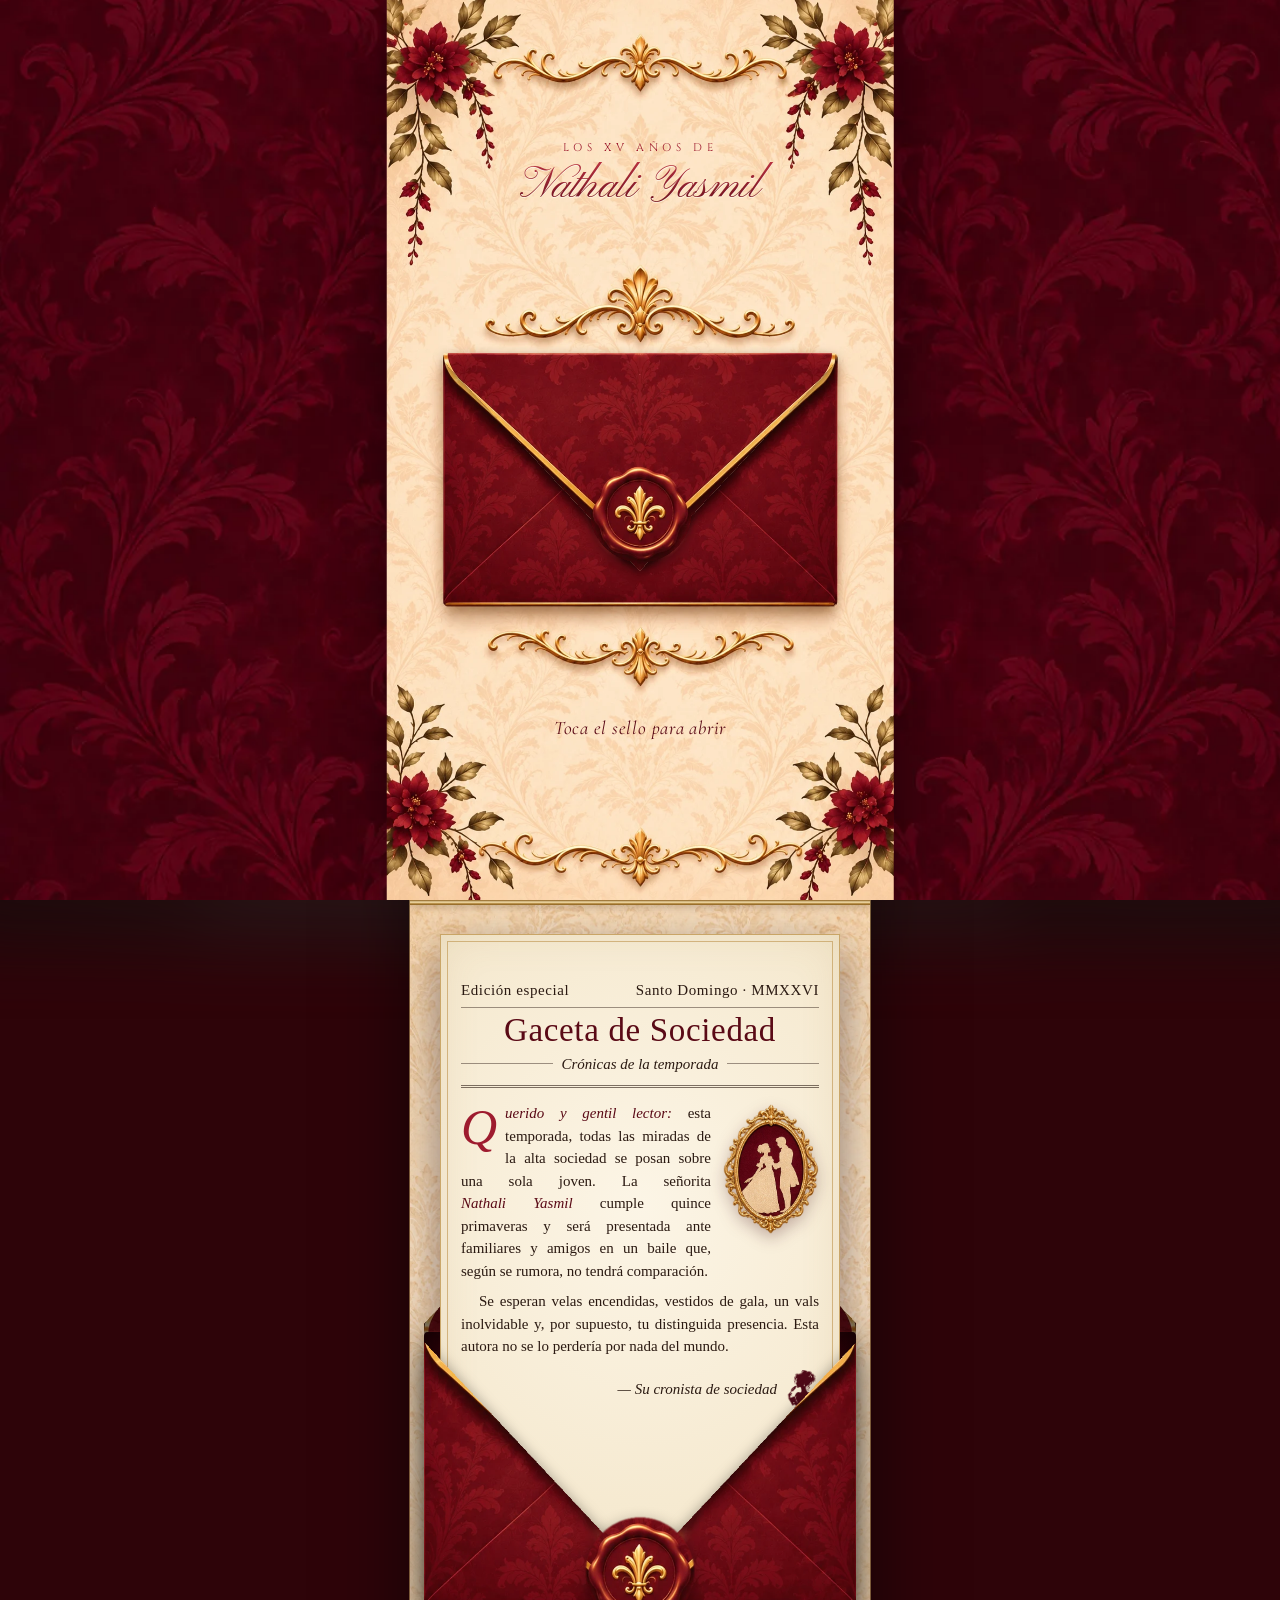
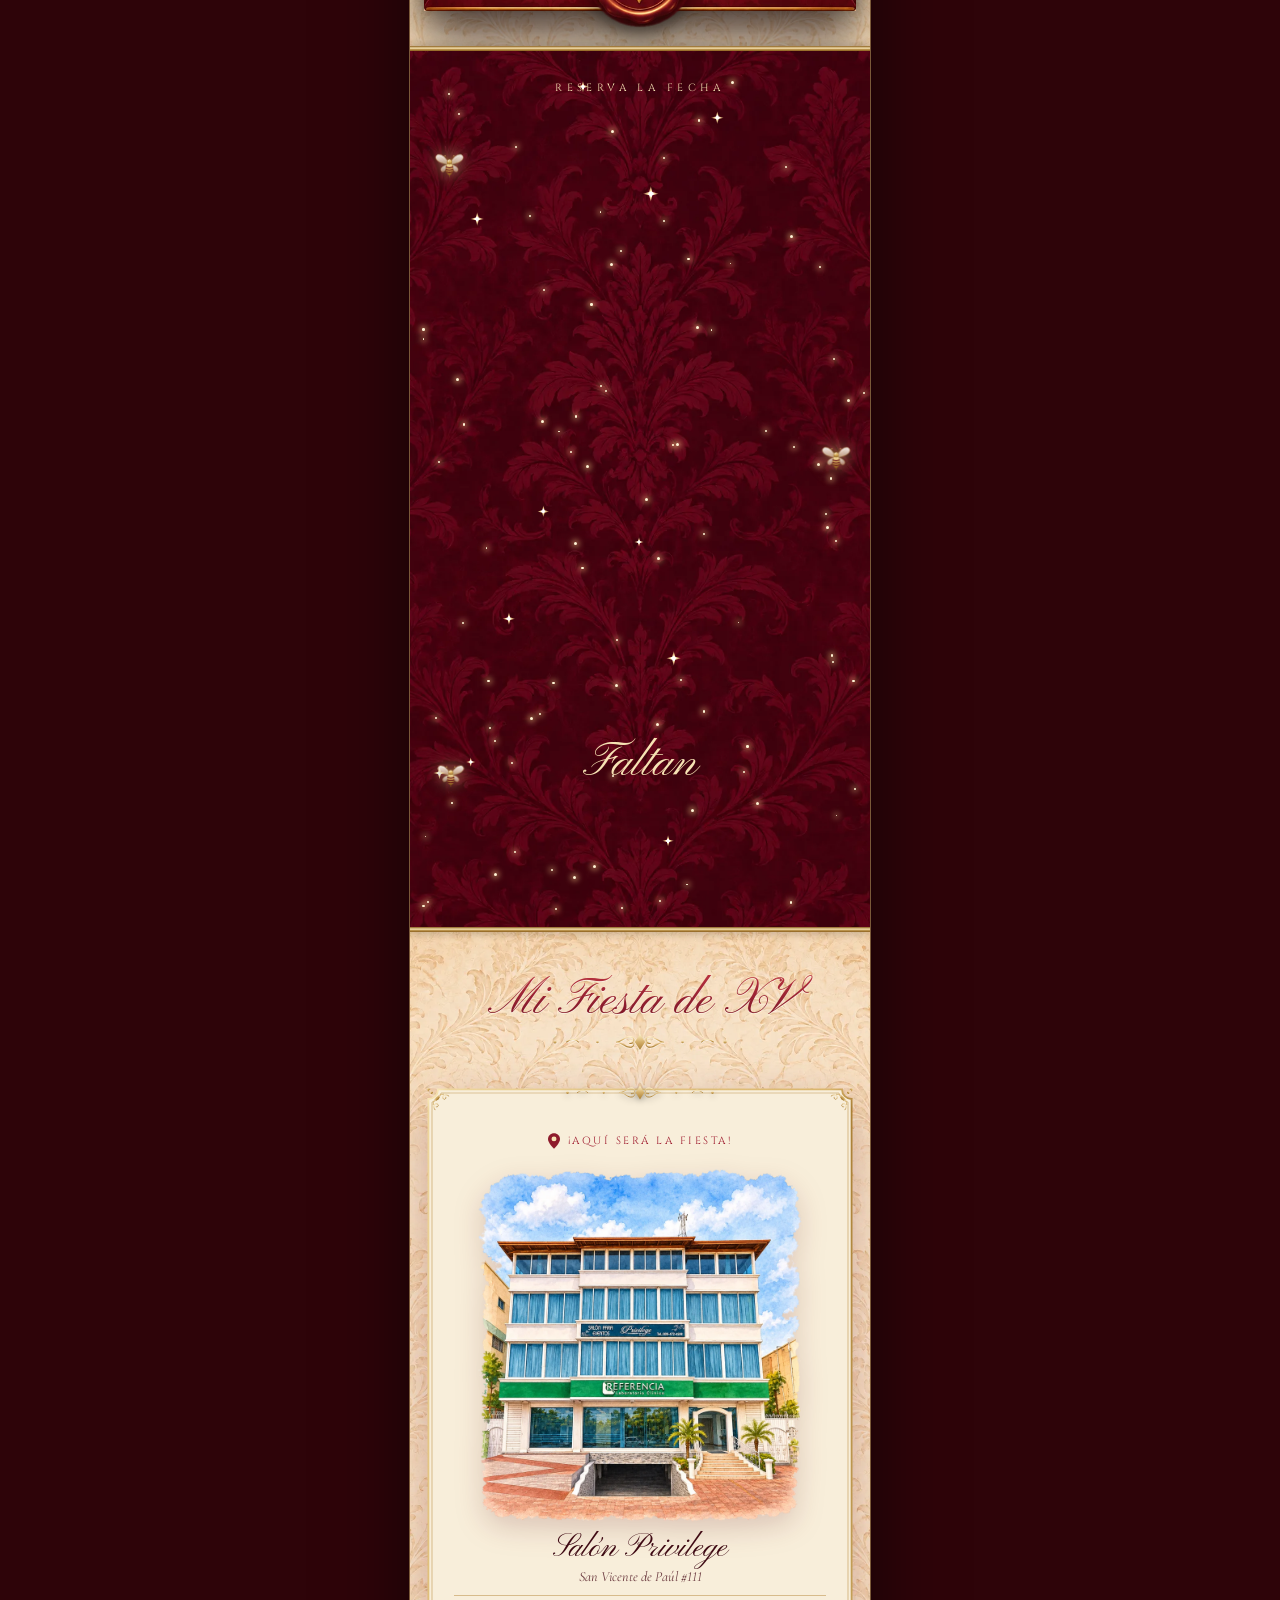
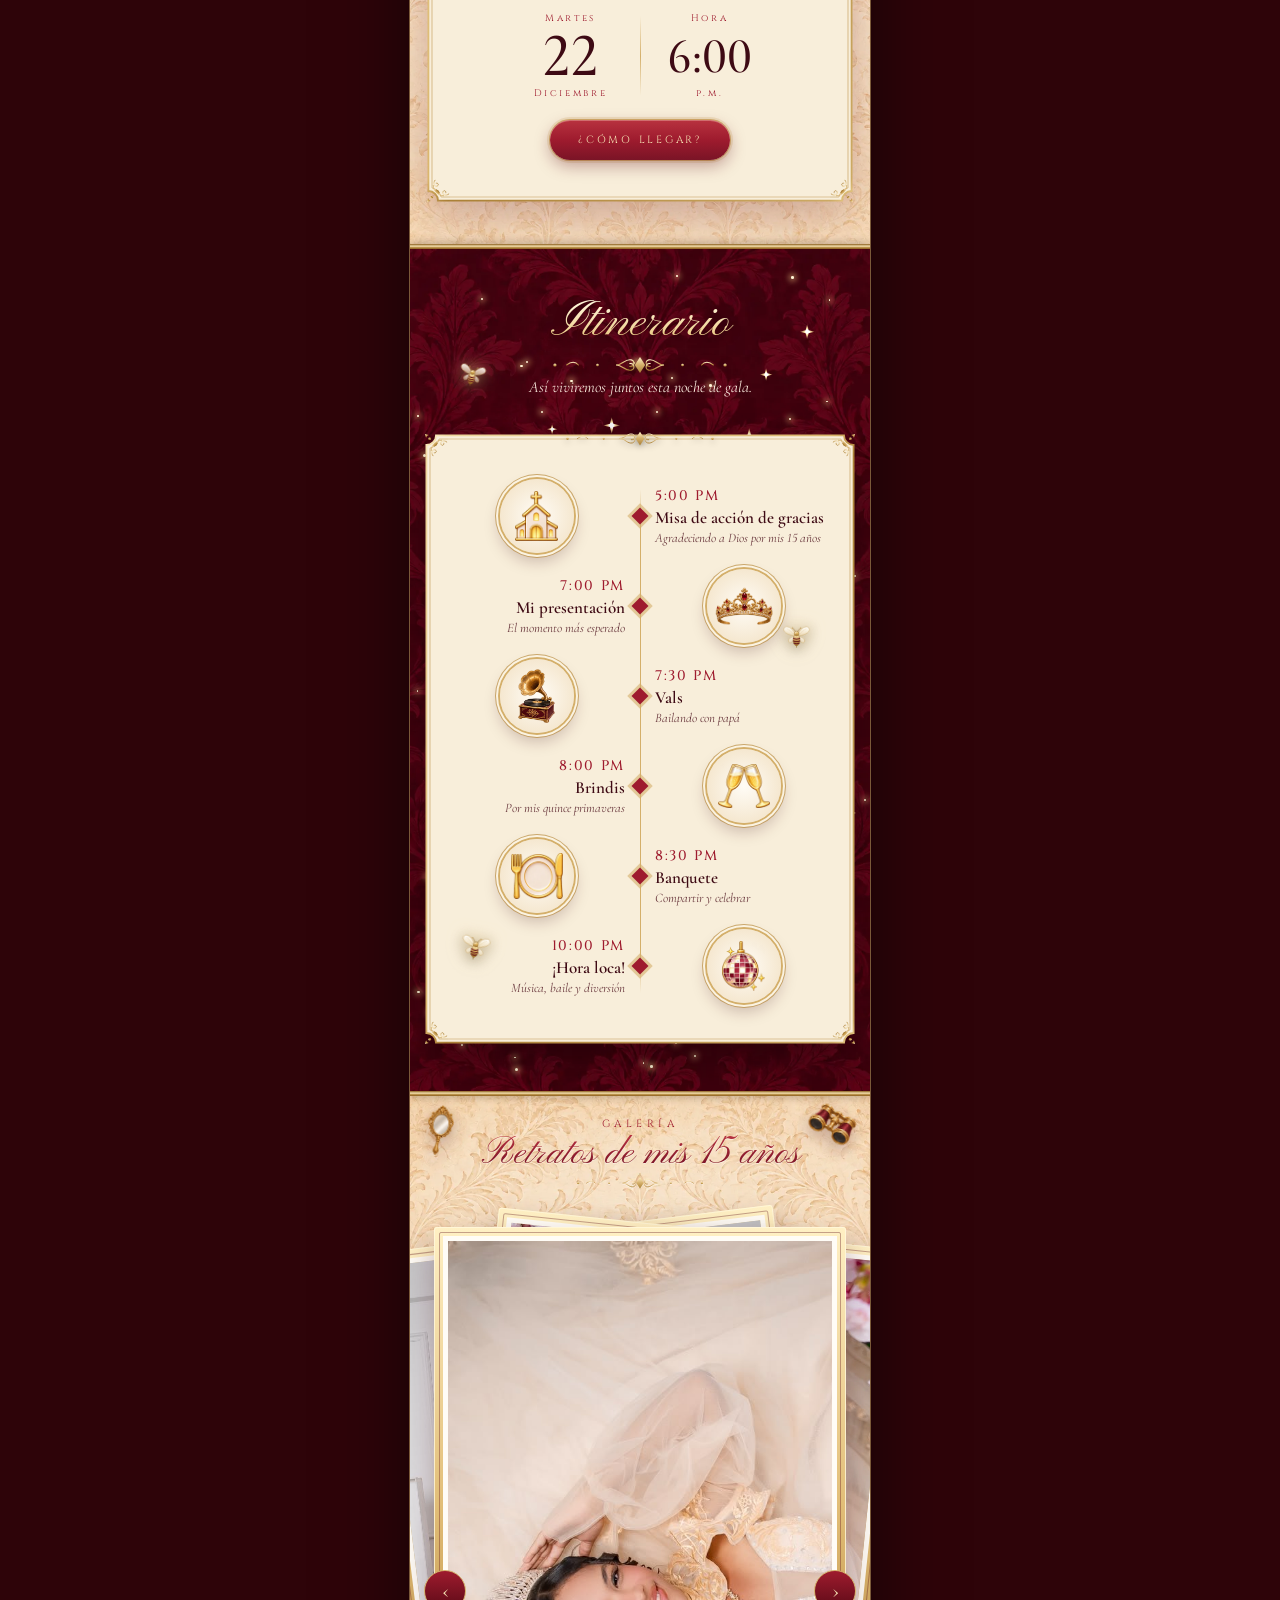
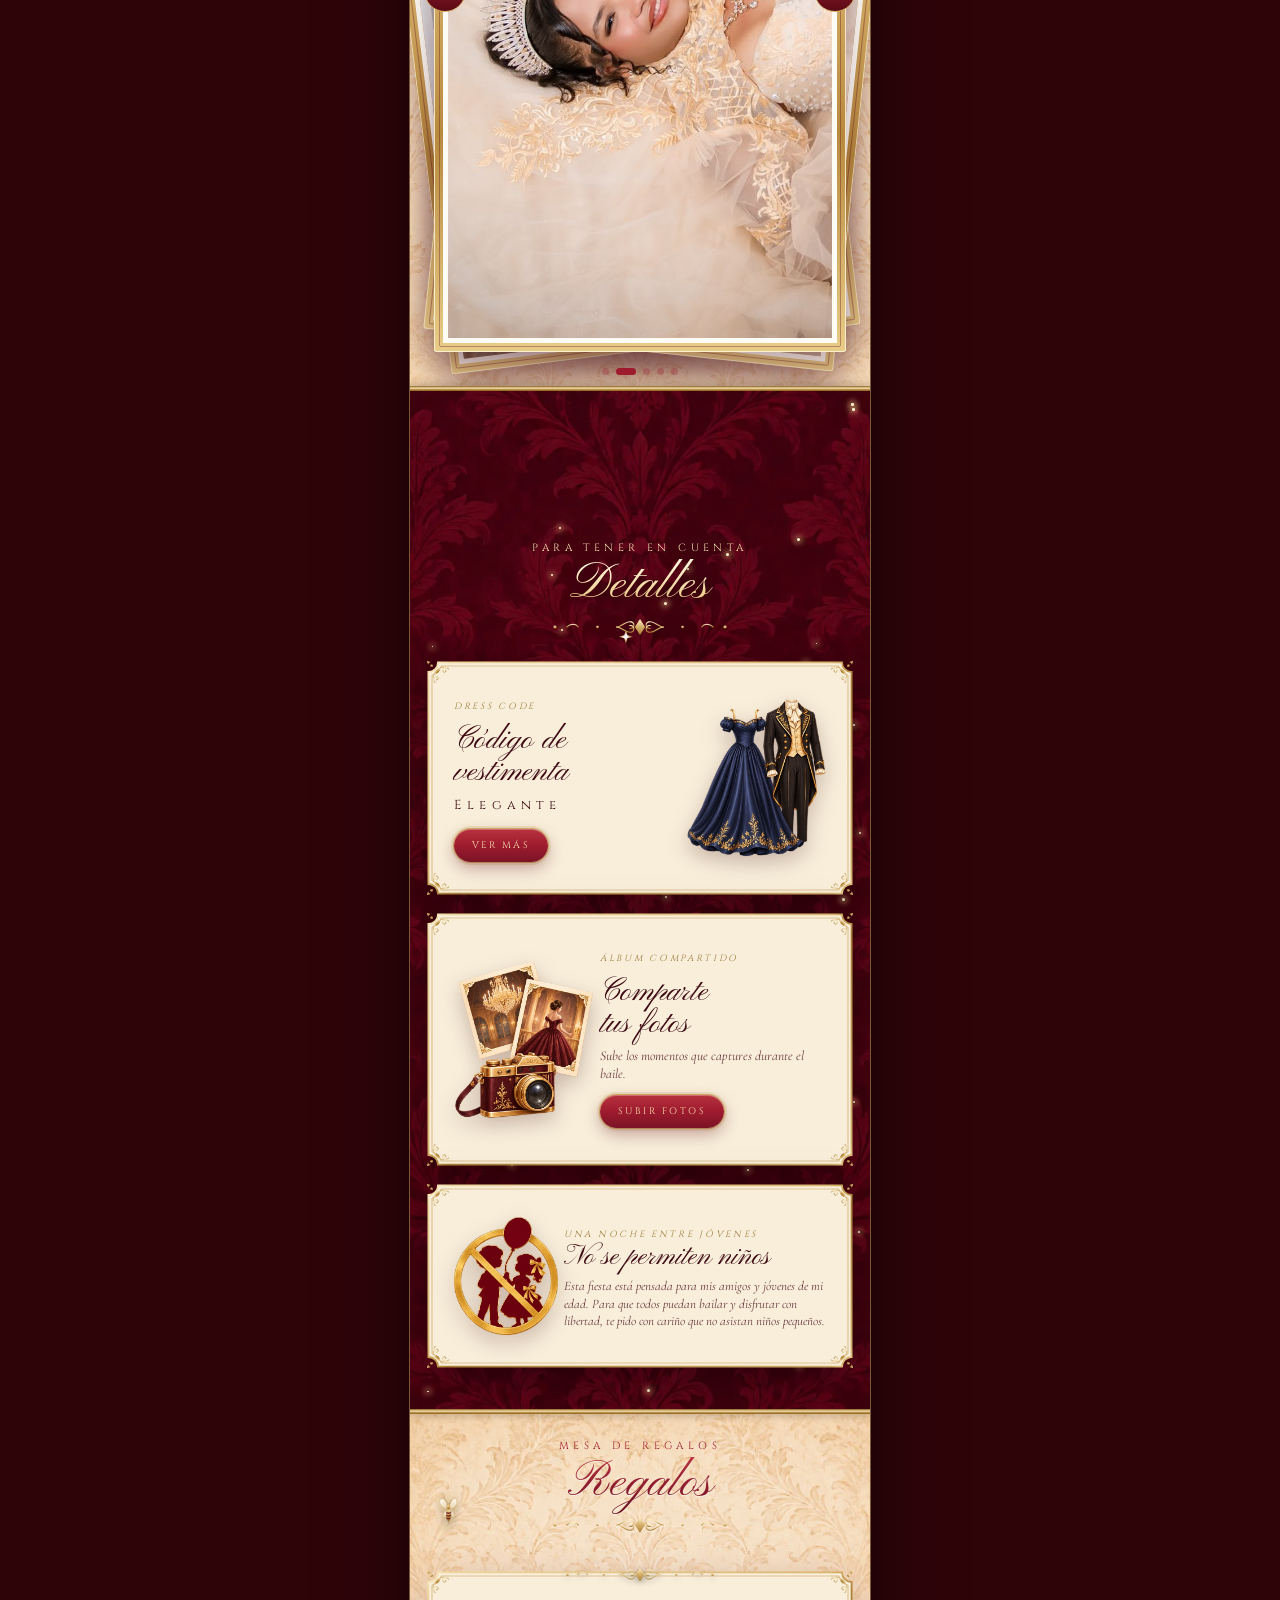
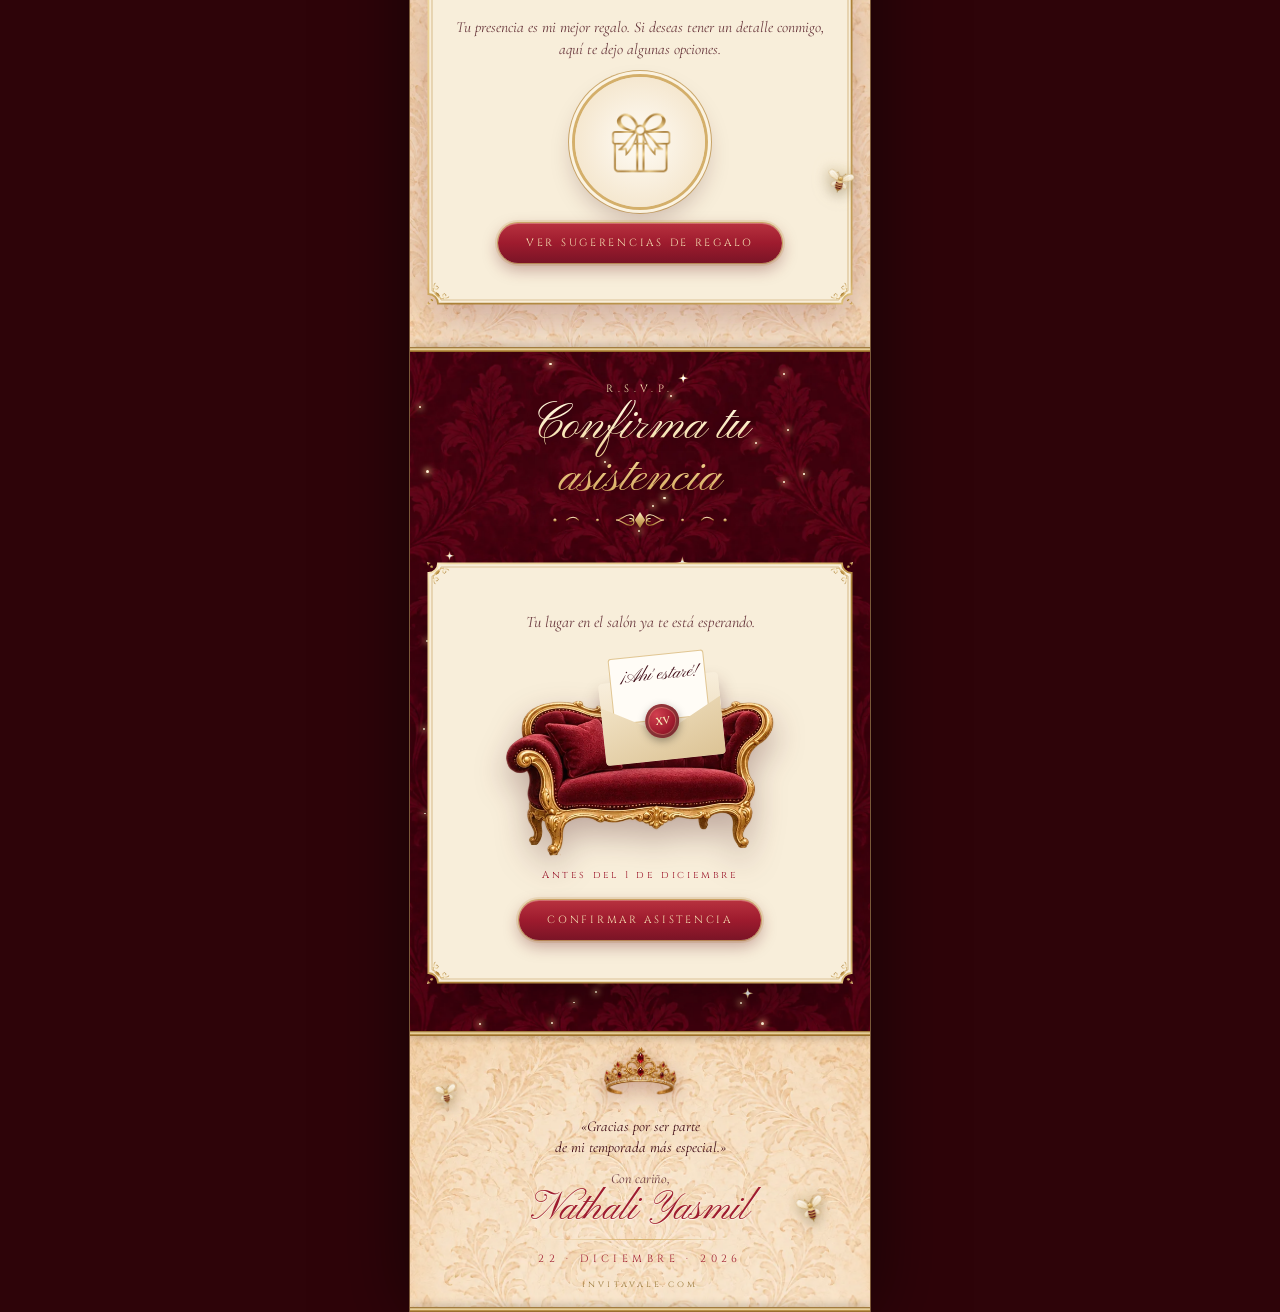
==== index.html @ d4c27473 "Add files via upload" ====
<!DOCTYPE html>
<html lang="es" class="intro-lock">
<head>
    <meta charset="UTF-8">
    <meta name="viewport" content="width=device-width, initial-scale=1.0, viewport-fit=cover">
    <title>Nathali Yasmil · Mis XV Años</title>
    <meta name="description" content="Martes 22 de diciembre · 6:00 p.m. · Salón Privilege. Estás cordialmente invitado a mi baile de XV años.">
    <meta name="theme-color" content="#5A0A16">
    <!-- Vista previa al compartir por WhatsApp / Facebook -->
    <meta property="og:type" content="website">
    <meta property="og:url" content="https://invitavale.com/XV-Nathali-Yasmil/">
    <meta property="og:site_name" content="Invitavale">
    <meta property="og:title" content="Nathali Yasmil · Mis XV Años 👑">
    <meta property="og:description" content="Martes 22 de diciembre · 6:00 p.m. · Salón Privilege. Estás cordialmente invitado a mi baile de XV años.">
    <meta property="og:image" content="https://invitavale.com/XV-Nathali-Yasmil/vista-previa.jpg">
    <meta property="og:image:secure_url" content="https://invitavale.com/XV-Nathali-Yasmil/vista-previa.jpg">
    <meta property="og:image:type" content="image/jpeg">
    <meta property="og:image:width" content="1200">
    <meta property="og:image:height" content="630">
    <meta property="og:image:alt" content="Nathali Yasmil en sus XV años">
    <meta name="twitter:card" content="summary_large_image">
    <meta name="twitter:image" content="https://invitavale.com/XV-Nathali-Yasmil/vista-previa.jpg">
    <meta property="og:locale" content="es_DO">
    <link rel="preload" as="image" href="sobre-fondo.webp">
    <link rel="preload" as="image" href="foto0.jpg">
    <link rel="preconnect" href="https://fonts.googleapis.com">
    <link rel="preconnect" href="https://fonts.gstatic.com" crossorigin>
    <link href="https://fonts.googleapis.com/css2?family=Pinyon+Script&family=Cinzel:wght@400;500;600&family=Cormorant+Garamond:ital,wght@0,400;0,500;0,600;0,700;1,400;1,500&family=IM+Fell+English:ital@0;1&family=IM+Fell+English+SC&display=swap" rel="stylesheet">
    <link rel="stylesheet" href="bridgerton.css?v=10">
</head>
<body>
<div class="page-bg" aria-hidden="true"></div>
<div class="scroll-oro" id="scrollOro" aria-hidden="true"></div>

<!-- Intro: sobre que se abre; la carta sale y la pluma escribe el mensaje -->
<div id="intro" class="intro" role="button" tabindex="0" aria-label="Toca el sello para abrir la invitación de Nathali Yasmil">
    <div class="ie-stage">
        <p class="ie-top">Los XV años de</p>
        <p class="ie-para">Nathali Yasmil</p>
        <div class="ie-dim" aria-hidden="true"></div>
        <div class="ie-env" id="ieEnv">
            <div class="ie-back"></div>
            <div class="ie-pocket" id="iePocket">
                <div class="ie-letter" id="ieLetter">
                    <div class="ie-lines" id="ieLines">
                        <p class="ie-l s"><span>Con la bendición de Dios</span></p>
                        <p class="ie-l s"><span>y el amor de mis padres,</span></p>
                        <p class="ie-l s"><span>a quienes agradezco</span></p>
                        <p class="ie-l s"><span>haber hecho realidad este sueño,</span></p>
                        <p class="ie-l s"><span>tengo el honor de invitarte</span></p>
                        <p class="ie-l s"><span>a celebrar mis XV años</span></p>
                        <p class="ie-l n"><span>Nathali Yasmil</span></p>
                        <p class="ie-l d"><span>22 · Diciembre · 2026</span></p>
                    </div>
                    <button class="ie-entrar" id="ieEntrar" type="button">Entrar a la invitación</button>
                </div>
            </div>
            <div class="ie-front"></div>
            <div class="ie-flap"></div>
            <div class="ie-seal" id="ieSeal" aria-hidden="true"></div>
        </div>
        <p class="ie-hint">Toca el sello para abrir</p>
    </div>
    <img class="ie-pluma" id="iePluma" src="elementos/pluma.svg" alt="" aria-hidden="true">
</div>

<audio id="bgMusic" src="musica.mp3" loop preload="auto"></audio>
<div id="musicPlayer" class="music-player">
    <button id="musicToggle" class="music-button" type="button" aria-label="Pausar o reproducir la música">
        <svg id="volumeIcon" width="20" height="20" viewBox="0 0 24 24" fill="none"></svg>
    </button>
</div>

<main class="invite">

    <!-- 1. PORTADA -->
    <section class="hero" data-butterflies="2" data-glitter="60">
        <img class="hero-bg" src="foto0.jpg" alt="Nathali Yasmil en sus XV años">
        <div class="hero-tint"></div>
        <div class="hero-frame" aria-hidden="true"><i class="c c-bl"></i><i class="c c-br"></i></div>
        <div class="hero-text">
            <p class="kicker k"><span></span>Mis XV Años<span></span></p>
            <h1 class="name">Nathali<span class="name2">Yasmil</span></h1>
            <div class="dline"><span></span><b>22 · 12 · 2026</b><span></span></div>
            <p class="frase">Ha llegado la temporada más esperada:<br>mi presentación en sociedad.</p>
        </div>
    </section>

    <!-- 2. PASE DE INVITADO (se llena con el enlace: ?n=Familia%20Pérez&p=2) -->
    <section class="pase pink bg-v" id="pase" data-glitter="40">
        <div class="pass marco reveal">
            <img class="pass-crown anim-shine" src="elementos/tiara.webp" alt="">
            <div class="pass-main">
                <p class="kicker">Invitación personal</p>
                <p class="fam" id="guestName">Familia Pérez</p>
                <div class="gl"></div>
                <p class="msg">Será un honor contar con tu presencia en mi baile de XV años</p>
            </div>
            <div class="pass-stub" id="guestStub">
                <img class="pass-key anim-key" src="elementos/llave.webp" alt="">
                <span class="kicker">Admite</span>
                <b id="guestSeats">2</b>
                <span class="kicker" id="guestSeatsTxt">personas</span>
            </div>
        </div>
    </section>

    <!-- 3. LA GACETA DE SOCIEDAD (texto editable) -->
    <section class="gaceta pink bg-p">
        <div class="sobre reveal">
        <div class="sobre-solapa" aria-hidden="true"></div>
        <div class="sobre-back" aria-hidden="true"></div>
        <article class="paper">
            <header class="mast">
                <p class="mast-top"><span>Edición especial</span><span>Santo Domingo · MMXXVI</span></p>
                <h2 class="mast-title">Gaceta de Sociedad</h2>
                <p class="mast-sub"><span></span>Crónicas de la temporada<span></span></p>
            </header>
            <img class="paper-cameo" src="elementos/camafeo.webp" alt="">
            <p class="drop"><b>Querido y gentil lector:</b> esta temporada, todas las miradas de la alta sociedad se posan sobre una sola joven. La señorita <em>Nathali Yasmil</em> cumple quince primaveras y será presentada ante familiares y amigos en un baile que, según se rumora, no tendrá comparación.</p>
            <p>Se esperan velas encendidas, vestidos de gala, un vals inolvidable y, por supuesto, tu distinguida presencia. Esta autora no se lo perdería por nada del mundo.</p>
            <p class="firma">— Su cronista de sociedad <img src="elementos/dama.webp" alt=""></p>
        </article>
        <div class="sobre-front" aria-hidden="true"></div>
        <img class="sello" src="elementos/sello.webp" alt="" aria-hidden="true">
        </div>
    </section>

    <!-- 4. FECHA + CUENTA REGRESIVA -->
    <section class="fecha pink bg-v" data-butterflies="3" data-glitter="90">
        <p class="kicker reveal">Reserva la fecha</p>
        <div class="fecha-candles reveal" data-speed="-0.06">
            <div class="candle l"><img src="elementos/candelabro.webp" alt=""><i class="flama f1"></i><i class="flama f2"></i><i class="flama f3"></i></div>
            <h2 class="title fecha-tit">Mi gran<br>noche</h2>
            <div class="candle r"><img src="elementos/candelabro.webp" alt=""><i class="flama f1"></i><i class="flama f2"></i><i class="flama f3"></i></div>
        </div>
        <div class="baile reveal">
            <span class="lazo" aria-hidden="true"></span>
            <p class="b-dia">Martes</p>
            <p class="b-fecha">22 de Diciembre</p>
            <span class="b-linea" aria-hidden="true"></span>
            <p class="b-hora">a las seis de la tarde</p>
            <p class="b-anio">2026</p>
        </div>
        <div class="cal marco reveal">
            <p class="m">Diciembre</p>
            <div class="g">
                <span class="h">L</span><span class="h">M</span><span class="h">M</span><span class="h">J</span><span class="h">V</span><span class="h">S</span><span class="h">D</span>
                <span></span><span>1</span><span>2</span><span>3</span><span>4</span><span>5</span><span>6</span>
                <span>7</span><span>8</span><span>9</span><span>10</span><span>11</span><span>12</span><span>13</span>
                <span>14</span><span>15</span><span>16</span><span>17</span><span>18</span><span>19</span><span>20</span>
                <span>21</span><span class="on">22</span><span>23</span><span>24</span><span>25</span><span>26</span><span>27</span>
                <span>28</span><span>29</span><span>30</span><span>31</span>
            </div>
        </div>
        <p class="faltan">Faltan</p>
        <div class="cd reveal">
            <div><b id="days">00</b><small>Días</small></div>
            <div><b id="hours">00</b><small>Horas</small></div>
            <div><b id="minutes">00</b><small>Min</small></div>
            <div><b id="seconds">00</b><small>Seg</small></div>
        </div>
    </section>

    <!-- 5. MI FIESTA DE XV -->
    <section class="fiesta pink bg-p">
        <p class="kicker reveal">El baile</p>
        <h2 class="title reveal">Mi Fiesta de XV</h2>
        <div class="marco fiesta-card reveal">
        <div class="lugar">
            <p class="aqui"><svg width="12" height="16" viewBox="0 0 34 44"><path d="M17 0C7.6 0 0 7.4 0 16.6 0 29 17 44 17 44s17-15 17-27.4C34 7.4 26.4 0 17 0z" fill="#8E1B2C"/><circle cx="17" cy="16" r="7" fill="#F6E3B4"/></svg>¡Aquí será la fiesta!</p>
            <img class="lugar-foto" id="lugarImg" src="lugar-acuarela.webp" alt="Acuarela del Salón Privilege">
            <p class="vn">Salón Privilege</p>
            <p class="va">San Vicente de Paúl #111</p>
        </div>
        <div class="fcard">
            <div class="fdate">
                <div><small>Martes</small><b>22</b><small>Diciembre</small></div>
                <span class="vl"></span>
                <div><small>Hora</small><b class="hr">6:00</b><small>p.m.</small></div>
            </div>
        </div>
        <div class="llegar"><a class="btn btn-rose" data-link="mapa" href="#" target="_blank" rel="noopener">¿Cómo llegar?</a></div>
        </div>
    </section>

    <!-- 6. ITINERARIO (editar horas y textos aquí) -->
    <section class="itin pink bg-v" data-butterflies="3" data-glitter="90">
        <p class="kicker reveal">Programa de la velada</p>
        <h2 class="title reveal" style="margin-top:4px">Itinerario</h2>
        <p class="sub reveal">Así viviremos juntos esta noche de gala.</p>
        <div class="marco itin-card reveal">
        <div class="tl" id="timeline">
            <span class="tl-fill" aria-hidden="true"></span>
            <div class="ti reveal from-l"><div class="ic"><img class="anim-iglesia" src="iconos/iglesia.webp" alt=""></div><span class="dot"></span><div class="tx l"><b>5:00 PM</b><span>Misa de acción de gracias</span><small>Agradeciendo a Dios por mis 15 años</small></div></div>
            <div class="ti reveal from-r"><div class="tx r"><b>7:00 PM</b><span>Mi presentación</span><small>El momento más esperado</small></div><span class="dot"></span><div class="ic"><img class="anim-tiara big" src="elementos/tiara.webp" alt=""></div></div>
            <div class="ti reveal from-l"><div class="ic"><img class="anim-nota big" src="elementos/gramofono.webp" alt=""></div><span class="dot"></span><div class="tx l"><b>7:30 PM</b><span>Vals</span><small>Bailando con papá</small></div></div>
            <div class="ti reveal from-r"><div class="tx r"><b>8:00 PM</b><span>Brindis</span><small>Por mis quince primaveras</small></div><span class="dot"></span><div class="ic"><img class="anim-brindis" src="iconos/brindis.webp" alt=""></div></div>
            <div class="ti reveal from-l"><div class="ic"><img class="anim-cena" src="iconos/cena.webp" alt=""></div><span class="dot"></span><div class="tx l"><b>8:30 PM</b><span>Banquete</span><small>Compartir y celebrar</small></div></div>
            <div class="ti reveal from-r"><div class="tx r"><b>10:00 PM</b><span>¡Hora loca!</span><small>Música, baile y diversión</small></div><span class="dot"></span><div class="ic"><img class="anim-disco" src="iconos/disco.webp" alt=""></div></div>
        </div>
        </div>
    </section>

    <!-- 7. GALERÍA: retratos en marco dorado (desliza o usa las flechas) -->
    <section class="gal pink bg-p">
        <img class="deco-binoculares anim-float" src="elementos/binoculares.webp" alt="" aria-hidden="true">
        <img class="deco-espejo anim-sway" src="elementos/espejo.webp" alt="" aria-hidden="true">
        <p class="kicker reveal">Galería</p>
        <h2 class="title reveal">Retratos de mis 15 años</h2>
        <p class="sub reveal">Toda la sociedad tiene los ojos puestos en esta historia</p>
        <div class="stack" id="stack">
            <figure class="pola"><img src="foto1.jpg" alt="Foto 1 de los XV años de Nathali Yasmil"></figure>
            <figure class="pola"><img src="foto2.jpg" alt="Foto 2 de los XV años de Nathali Yasmil" style="object-position:22% 40%"></figure>
            <figure class="pola"><img src="foto3.jpg" alt="Foto 3 de los XV años de Nathali Yasmil"></figure>
            <figure class="pola"><img src="foto4.jpg" alt="Foto 4 de los XV años de Nathali Yasmil"></figure>
            <figure class="pola"><img src="foto5.jpg" alt="Foto 5 de los XV años de Nathali Yasmil"></figure>
            <button class="arr prev" id="prevBtn" type="button" aria-label="Foto anterior">‹</button>
            <button class="arr next" id="nextBtn" type="button" aria-label="Foto siguiente">›</button>
        </div>
        <div class="dots" id="dots"></div>
    </section>

    <!-- 8. DETALLES: código de vestimenta + comparte tus fotos -->
    <section class="det pink bg-v" data-glitter="50">
        <div class="det-top reveal pop" data-speed="-0.08"><img class="abanico anim-fan" src="elementos/abanico.webp" alt=""></div>
        <p class="kicker reveal">Para tener en cuenta</p>
        <h2 class="title reveal">Detalles</h2>

        <div class="dcard marco reveal">
            <div class="stx">
                <p class="kicker">Dress code</p>
                <h4>Código de<br>vestimenta</h4>
                <p class="fm">Elegante</p>
                <button class="btn btn-rose" type="button" onclick="openModal('dresscodeModal')">Ver más</button>
            </div>
            <div class="dill libre"><img class="anim-sway" src="elementos/vestimenta-regencia.webp" alt="Vestido largo y traje de gala"></div>
        </div>

        </div>

        <div class="dcard marco reveal">
            <div class="dill libre"><img class="anim-float" src="elementos/fotos-camara.webp" alt="Cámara y fotos"></div>
            <div class="stx">
                <p class="kicker">Álbum compartido</p>
                <h4>Comparte<br>tus fotos</h4>
                <p>Sube los momentos que captures durante el baile.</p>
                <a class="btn btn-rose" data-link="fotos" href="#" target="_blank" rel="noopener">Subir fotos</a>
            </div>
        </div>

        <div class="dcard marco ninos reveal">
            <div class="dill libre"><img src="elementos/no-ninos.webp" alt="No se permiten niños"></div>
            <div class="stx">
                <p class="kicker">Una noche entre jóvenes</p>
                <h4>No se permiten niños</h4>
                <p>Esta fiesta está pensada para mis amigos y jóvenes de mi edad. Para que todos puedan bailar y disfrutar con libertad, te pido con cariño que no asistan niños pequeños.</p>
            </div>
        </div>

    </section>

    <!-- 9. REGALOS -->
    <section class="gift pink bg-p" data-butterflies="2">
        <p class="kicker reveal">Mesa de regalos</p>
        <h2 class="title reveal" style="margin-top:4px">Regalos</h2>
        <div class="marco gift-card reveal">
        <p class="sub" style="font-size:15.5px">Tu presencia es mi mejor regalo. Si deseas tener un detalle conmigo, aquí te dejo algunas opciones.</p>
        <div class="gift-row">
            <div class="medal"><img class="anim-float" src="icono-regalo.png" alt="Regalo"></div>
        </div>
        <a class="btn btn-rose" data-link="regalos" href="regalos.html">Ver sugerencias de regalo</a>
        </div>
    </section>

    <!-- 10. CONFIRMA TU ASISTENCIA -->
    <section class="rsvp pink bg-v" data-glitter="50">
        <p class="kicker reveal">R.S.V.P.</p>
        <h2 class="title reveal">Confirma tu<br>asistencia</h2>
        <div class="marco rsvp-card reveal">
        <p class="sub">Tu lugar en el salón ya te está esperando.</p>
        <div class="sala">
            <img class="sofa" src="elementos/sofa.webp" alt="">
            <div class="env"><div class="b"></div><div class="carta">¡Ahí estaré!</div><div class="f"></div><div class="s">XV</div></div>
        </div>
        <p class="limit">Antes del 1 de diciembre</p>
        <a class="btn btn-rose" data-link="confirmar" href="#" target="_blank" rel="noopener">Confirmar asistencia</a>
        </div>
    </section>

    <!-- 11. PIE -->
    <footer class="foot pink bg-p" data-butterflies="2">
        <img class="crown reveal pop anim-shine" data-speed="-0.05" src="elementos/tiara.webp" alt="">
        <p class="verse reveal">«Gracias por ser parte<br>de mi temporada más especial.»</p>
        <p class="con">Con cariño,</p>
        <p class="nm">Nathali Yasmil</p>
        <div class="gl" style="width:180px;margin:8px auto 0"></div>
        <p class="kicker" style="margin-top:12px">22 · Diciembre · 2026</p>
        <div class="foot-deco" aria-hidden="true">
            <img class="sombrilla anim-sway" src="elementos/sombrilla.webp" alt="">
        </div>
        <a class="credit" href="https://invitavale.com" target="_blank" rel="noopener">invitavale.com</a>
    </footer>
</main>

<!-- Modal: código de vestimenta -->
<div id="dresscodeModal" class="modal-overlay" onclick="closeModal(event,'dresscodeModal')">
    <div class="modal-card marco" onclick="event.stopPropagation()">
        <button class="modal-close" type="button" onclick="closeModal(null,'dresscodeModal')" aria-label="Cerrar">&times;</button>
        <h3>Código de vestimenta</h3>
        <p class="fm">Elegante</p>
        <img src="elementos/vestimenta-regencia.webp" alt="Vestido largo y traje de gala">
        <p class="dc-sub">Vestidos y trajes</p>
        <p>El color rojo está reservado para la quinceañera. Con cariño, te pido no usarlo.</p>
        <div class="mcols">
            <div><i style="background:#9E1B2E"></i>Rojo</div>
        </div>
    </div>
</div>

<div id="toast" class="toast" role="status"></div>

<script src="bridgerton.js?v=10" defer></script>
</body>
</html>
---- bridgerton.css ----
/* =========================================================
   XV · TEMPORADA DE SOCIEDAD (estilo Regencia) — invitavale.com
   Paleta: vino #5A0A16 / rojo #7A1426 / carmesí #9E1B2E,
   marfil #FBF5EA, pergamino #F3E5CC y dorado #D4AF6A.
   ========================================================= */
:root{
  --vino:#5A0A16; --rojo:#7A1426; --carmesi:#9E1B2E; --carmesi2:#B8323F;
  --marfil:#FBF5EA; --perg:#F3E5CC; --tinta:#3E0A14; --suave:#6B3A3F;
  --oro:#D4AF6A; --oro-claro:#F6E3B4; --oro-osc:#9C7A3C;
  --script:'Pinyon Script',cursive; --serif:'Cormorant Garamond',Georgia,serif; --caps:'Cinzel',Georgia,serif;
  --fell:'IM Fell English',Georgia,serif; --fellsc:'IM Fell English SC',Georgia,serif;
  --oro-grad:linear-gradient(180deg,#FFF0C4 0%,#E2BE78 38%,#B88A3E 70%,#E9CC88 100%);
}
*{box-sizing:border-box;margin:0;padding:0}
html{-webkit-text-size-adjust:100%}
body{font-family:var(--serif);color:var(--tinta);font-variant-numeric:lining-nums;-webkit-font-smoothing:antialiased;background:#3A050C;min-height:100vh}
img{display:block;max-width:100%}
button{font:inherit;border:0;background:none;cursor:pointer;color:inherit}

/* Fondo para computadora: la invitación queda centrada como un teléfono */
.page-bg{position:fixed;inset:0;z-index:-1;background:url('foto0.jpg') center 30%/cover;filter:blur(28px) brightness(.6) saturate(.9);transform:scale(1.1)}
.page-bg::after{content:"";position:absolute;inset:0;background:linear-gradient(180deg,rgba(122,20,38,.7),rgba(40,4,10,.88))}
.invite{position:relative;width:100%;max-width:460px;margin:0 auto;background:var(--marfil);overflow:hidden;box-shadow:0 0 0 1px rgba(212,175,106,.5),0 0 70px rgba(0,0,0,.55)}
section,footer.foot{position:relative;overflow:hidden}

/* ---------- esquinas doradas reutilizables ---------- */
.c{position:absolute;width:38px;height:38px;background:url('elementos/esquina.svg') center/contain no-repeat;pointer-events:none;z-index:3}
.c.c-tl{left:6px;top:6px}
.c.c-tr{right:6px;top:6px;transform:scaleX(-1)}
.c.c-bl{left:6px;bottom:6px;transform:scaleY(-1)}
.c.c-br{right:6px;bottom:6px;transform:scale(-1,-1)}

/* ---------- piezas comunes ---------- */
.kicker{font-family:var(--caps);font-size:10.5px;letter-spacing:.42em;text-transform:uppercase}
.title{font-family:var(--script);font-weight:400;font-size:50px;line-height:1.05;text-align:center}
.sub{font-style:italic;font-size:16px;line-height:1.45;text-align:center}
.sep{width:240px;margin:4px auto 0}
.btn{position:relative;display:inline-block;font-family:var(--caps);font-size:10.5px;letter-spacing:.26em;text-transform:uppercase;padding:13px 28px;border-radius:999px;text-decoration:none;transition:transform .25s ease,box-shadow .25s ease;overflow:hidden}
.btn::after{content:"";position:absolute;top:0;left:-60%;width:40%;height:100%;background:linear-gradient(100deg,transparent,rgba(255,255,255,.45),transparent);transform:skewX(-20deg);animation:reflejo 4.5s ease-in-out infinite}
@keyframes reflejo{0%,70%{left:-60%}100%{left:130%}}
.btn:active{transform:scale(.97)}
.btn-gold{background:var(--oro-grad);color:var(--vino);font-weight:600;box-shadow:0 6px 18px rgba(0,0,0,.35),inset 0 1px 0 rgba(255,255,255,.7),0 0 0 1px rgba(255,240,200,.6)}
.btn-rose{background:linear-gradient(180deg,var(--carmesi2),var(--carmesi) 50%,var(--rojo));color:var(--oro-claro);box-shadow:0 6px 16px rgba(94,11,23,.35),inset 0 1px 0 rgba(255,220,200,.35),0 0 0 1px var(--oro),0 0 0 3px rgba(212,175,106,.25)}
.gl{height:1px;background:linear-gradient(90deg,transparent,var(--oro),transparent)}
.edge{display:block;height:24px;width:100%}
.edge.to-light{background:var(--vino)}
.edge.to-dark{background:var(--perg)}
.edge svg{display:block;width:100%;height:24px}

/* secciones claras (pergamino con damasco) y oscuras (terciopelo rojo) */
.light{background:
  radial-gradient(90% 40% at 50% 0%,rgba(255,255,255,.9),transparent 70%),
  url('elementos/damasco.svg') center top/84px auto,
  linear-gradient(180deg,var(--marfil),var(--perg))}
.light::before{content:"";position:absolute;inset:0;pointer-events:none;background:linear-gradient(180deg,rgba(251,245,234,.86),rgba(243,229,204,.88))}
.light>*{position:relative;z-index:1}
.light .kicker{color:var(--carmesi)}
.light .title{color:var(--tinta)}
.light .sub{color:var(--suave)}
.pink{color:#fff;background:
  radial-gradient(60% 25% at 15% 20%,rgba(255,200,170,.12),transparent 70%),
  radial-gradient(50% 22% at 90% 70%,rgba(255,210,150,.10),transparent 70%),
  radial-gradient(110% 55% at 50% 0%,rgba(255,190,160,.16),transparent 60%),
  url('elementos/damasco.svg') center top/84px auto,
  linear-gradient(180deg,var(--rojo),var(--vino))}
.pink::before{content:"";position:absolute;inset:0;pointer-events:none;background:linear-gradient(180deg,rgba(122,20,38,.95),rgba(90,10,22,.955));z-index:0}
.pink::after{content:"";position:absolute;inset:10px;border:1px solid rgba(212,175,106,.35);pointer-events:none;z-index:1}
.pink .kicker{color:var(--oro-claro)}
.pink .title{color:var(--oro-claro);text-shadow:0 2px 14px rgba(0,0,0,.35)}
.pink .sub{color:#F7E6DA}
.pink>*:not(.glit):not(.butterfly-layer){position:relative;z-index:2}

/* ---------- brillo dorado (en lo rojo) ---------- */
.glit{position:absolute;inset:0;pointer-events:none;z-index:1;overflow:hidden}
.glit .g{position:absolute;border-radius:50%;background:#FFF4D6;box-shadow:0 0 6px 1.5px rgba(255,214,140,.85);animation:titila var(--d,3s) ease-in-out var(--dl,0s) infinite}
.glit .st{position:absolute;background:radial-gradient(circle,#fff 0 18%,rgba(255,226,160,.9) 30%,transparent 70%);
  clip-path:polygon(50% 0,60% 40%,100% 50%,60% 60%,50% 100%,40% 60%,0 50%,40% 40%);
  filter:drop-shadow(0 0 4px rgba(255,214,140,.9));animation:destello var(--d,4s) ease-in-out var(--dl,0s) infinite}
@keyframes titila{0%,100%{opacity:var(--o,.8);transform:scale(1)}50%{opacity:.15;transform:scale(.6)}}
@keyframes destello{0%,100%{opacity:.9;transform:scale(1) rotate(0)}50%{opacity:.25;transform:scale(.55) rotate(45deg)}}

/* ---------- abejas doradas que vuelan (en lo rojo) ---------- */
.butterfly-layer{position:absolute;inset:0;z-index:3;pointer-events:none;overflow:hidden}
.butterfly{position:absolute;left:0;top:0;height:auto;max-width:none;opacity:0;transition:opacity 1.4s ease;will-change:transform;
  filter:drop-shadow(0 0 8px rgba(255,220,150,.75)) drop-shadow(0 3px 6px rgba(0,0,0,.35))}
.butterfly-layer.is-on .butterfly{opacity:1}

/* ---------- pétalos que caen (portada) ---------- */
.petalos{position:absolute;inset:0;z-index:3;pointer-events:none;overflow:hidden}
.petalos i{position:absolute;top:-30px;width:var(--s,14px);height:calc(var(--s,14px)*1.25);border-radius:80% 0 80% 0;
  background:radial-gradient(circle at 30% 30%,#E0465A,#9E1B2E 60%,#5A0A16);opacity:.85;box-shadow:inset -2px -2px 4px rgba(0,0,0,.25);
  animation:cae var(--d,12s) linear var(--dl,0s) infinite}
@keyframes cae{0%{transform:translate3d(0,-40px,0) rotate(0)}25%{transform:translate3d(30px,25vh,0) rotate(120deg)}50%{transform:translate3d(-20px,50vh,0) rotate(220deg)}75%{transform:translate3d(25px,75vh,0) rotate(320deg)}100%{transform:translate3d(-10px,105vh,0) rotate(420deg)}}

/* ---------- 1. portada ---------- */
.hero{height:100vh;height:100svh;min-height:640px;max-height:900px;text-align:center;color:#fff;background:var(--vino)}
.hero-bg{position:absolute;inset:0;width:100%;height:100%;object-fit:cover;object-position:50% 14%}
.hero-tint{position:absolute;inset:0;z-index:1;background:
  linear-gradient(180deg,rgba(40,4,10,.55) 0%,rgba(40,4,10,0) 22%,rgba(90,10,22,0) 42%,rgba(110,16,32,.55) 62%,rgba(90,10,22,.94) 82%,var(--vino) 100%)}
.hero-frame{position:absolute;inset:12px;z-index:4;pointer-events:none;border:1px solid rgba(246,227,180,.55);box-shadow:inset 0 0 0 4px rgba(246,227,180,.12)}
.hero-frame::after{content:"";position:absolute;inset:5px;border:1px solid rgba(246,227,180,.3)}
.hero-frame .c{width:48px;height:48px}
.hero-frame .c.c-tl{left:-4px;top:-4px}.hero-frame .c.c-tr{right:-4px;top:-4px}
.hero-frame .c.c-bl{left:-4px;bottom:-4px}.hero-frame .c.c-br{right:-4px;bottom:-4px}
.lampara-wrap{position:absolute;left:50%;top:0;z-index:3;width:150px;margin-left:-75px;transform-origin:50% 0;animation:lampara 6s ease-in-out infinite}
.lampara-wrap .cadena{display:block;width:2px;height:14px;margin:0 auto;background:linear-gradient(#B88A3E,#F6E3B4)}
.lampara{width:150px;filter:drop-shadow(0 0 18px rgba(255,214,140,.55)) drop-shadow(0 8px 12px rgba(0,0,0,.4))}
.lampara-wrap::after{content:"";position:absolute;left:50%;top:40%;width:200px;height:140px;margin-left:-100px;border-radius:50%;
  background:radial-gradient(closest-side,rgba(255,220,150,.35),transparent);pointer-events:none;animation:vela 3s ease-in-out infinite;mix-blend-mode:screen}
@keyframes lampara{0%,100%{transform:rotate(-1.6deg)}50%{transform:rotate(1.6deg)}}
.hero .glit{top:62%;z-index:2}
.hero-text{position:absolute;left:0;right:0;bottom:calc(40px + env(safe-area-inset-bottom,0px));z-index:5}
.hero .k{color:var(--oro-claro);display:flex;align-items:center;justify-content:center;gap:12px;text-shadow:0 1px 6px rgba(0,0,0,.5)}
.hero .k span{width:40px;height:1px;background:var(--oro)}
.hero .name{font-family:var(--script);font-weight:400;font-size:86px;line-height:1.05;
  background:linear-gradient(180deg,#FFF7E0 10%,#F1D394 45%,#C9984A 75%,#F6E3B4 95%);-webkit-background-clip:text;background-clip:text;color:transparent;
  filter:drop-shadow(0 4px 14px rgba(0,0,0,.55));padding:0 10px}
.hero .dline{display:flex;align-items:center;justify-content:center;gap:12px;font-family:var(--caps);letter-spacing:.32em;font-size:13px;color:var(--oro-claro)}
.hero .dline span{width:44px;height:1px;background:var(--oro)}
.hero .frase{font-style:italic;font-size:16.5px;color:#F7E6DA;margin:12px auto 0;padding:0 28px;line-height:1.35;text-shadow:0 1px 6px rgba(0,0,0,.45)}

/* ---------- 2. pase de invitado ---------- */
.pase{padding:50px 22px 46px}
.pass{position:relative;display:grid;grid-template-columns:1fr 100px;background:#FFFCF6;border-radius:6px;border:1px solid rgba(212,175,106,.85);box-shadow:0 18px 40px rgba(94,11,23,.2);overflow:visible}
.pass::before{content:"";position:absolute;inset:5px;border:1px solid rgba(212,175,106,.45);border-radius:3px;pointer-events:none}
.pass-crown{position:absolute;left:calc(50% - 50px);top:-34px;width:96px;transform:translateX(-50%);filter:drop-shadow(0 4px 8px rgba(94,11,23,.35));z-index:4}
.pass-main{position:relative;padding:38px 14px 24px 20px;text-align:center}
.pass-main .c{width:30px;height:30px;left:9px}
.pass-main .c.c-tl{top:9px}.pass-main .c.c-bl{bottom:9px}
.pass-main .kicker{color:var(--carmesi);font-size:9.5px;letter-spacing:.34em}
.pass-main .fam{font-family:var(--script);font-size:38px;line-height:1.12;color:var(--tinta);margin:6px 0 8px;word-break:break-word}
.pass-main .gl{width:120px;margin:0 auto}
.pass-main .msg{font-style:italic;font-size:14px;line-height:1.35;color:var(--suave);margin-top:8px}
.pass-stub{position:relative;border-radius:0 5px 5px 0;background:radial-gradient(120% 60% at 50% 0%,rgba(255,200,170,.25),transparent 70%),linear-gradient(180deg,var(--carmesi),var(--vino));color:#fff;display:flex;flex-direction:column;align-items:center;justify-content:center;gap:2px;padding:14px 0;
  border-left:2px dashed rgba(246,227,180,.9)}
.pass-stub::before,.pass-stub::after{content:"";position:absolute;left:-12px;width:22px;height:22px;border-radius:50%;background:var(--marfil);border:1px solid rgba(212,175,106,.85)}
.pass-stub::before{top:-12px}.pass-stub::after{bottom:-12px}
.pass-key{width:30px;margin-bottom:4px;filter:drop-shadow(0 3px 5px rgba(0,0,0,.4))}
.pass-stub .kicker{font-size:8.5px;letter-spacing:.28em;color:var(--oro-claro)}
.pass-stub b{font-weight:600;font-size:52px;line-height:1;color:var(--oro-claro);text-shadow:0 2px 10px rgba(0,0,0,.35)}

/* ---------- 3. gaceta de sociedad ---------- */
.gaceta{padding:0 20px 50px}
.gaceta-cartas{width:150px;margin:0 auto -34px;position:relative;z-index:3;filter:drop-shadow(0 10px 14px rgba(94,11,23,.3))}
.paper{position:relative;padding:44px 20px 24px;background:
  radial-gradient(120% 80% at 50% 50%,transparent 60%,rgba(156,122,60,.18)),
  linear-gradient(180deg,#FBF3E1,#F2E2C2);
  border:1px solid rgba(156,122,60,.45);box-shadow:0 18px 36px rgba(62,10,20,.18),inset 0 0 40px rgba(156,122,60,.12);transform:rotate(-.6deg);color:#2B1A12;font-family:var(--fell)}
.paper::before{content:"";position:absolute;inset:6px;border:1px solid rgba(62,10,20,.25);pointer-events:none}
.mast{text-align:center;border-bottom:3px double rgba(43,26,18,.6);padding-bottom:10px;margin-bottom:14px}
.mast-top{display:flex;justify-content:space-between;gap:10px;font-family:var(--fellsc);font-size:9.5px;letter-spacing:.06em;border-bottom:1px solid rgba(43,26,18,.45);padding-bottom:5px;margin-bottom:6px}
.mast-title{font-family:var(--fellsc);font-weight:400;font-size:33px;line-height:1;letter-spacing:.02em;color:var(--vino)}
.mast-sub{display:flex;align-items:center;justify-content:center;gap:8px;font-style:italic;font-size:13px;margin-top:6px}
.mast-sub span{flex:1;height:1px;background:rgba(43,26,18,.45)}
.paper-cameo{float:right;width:96px;margin:2px 0 6px 12px;filter:drop-shadow(0 6px 8px rgba(62,10,20,.3))}
.paper p{font-size:15px;line-height:1.5;text-align:justify;hyphens:auto;-webkit-hyphens:auto}
.paper em{white-space:nowrap;hyphens:none}
.paper p + p{margin-top:8px;text-indent:1.2em}
.paper .drop b{font-weight:400;font-style:italic;color:var(--vino)}
.paper .drop::first-letter{float:left;font-family:var(--fellsc);font-size:50px;line-height:.82;padding:5px 8px 2px 0;margin-bottom:6px;color:var(--carmesi)}
.paper em{font-style:italic;color:var(--vino)}
.paper .firma{text-align:right;font-style:italic;text-indent:0!important;margin-top:12px;clear:both}

/* ---------- 4. fecha + cuenta regresiva ---------- */
.fecha{padding:50px 16px 54px;text-align:center}
.fecha-candles{display:flex;align-items:flex-end;justify-content:center;gap:4px;margin-top:12px}
.candle{position:relative;width:62px;flex:none}
.candle img{width:62px;filter:drop-shadow(0 6px 10px rgba(0,0,0,.45))}
.candle.r img{transform:scaleX(-1)}
.flama{position:absolute;width:26px;height:26px;margin:-13px 0 0 -13px;border-radius:50%;background:radial-gradient(circle,rgba(255,236,170,.95),rgba(255,190,90,.45) 40%,transparent 70%);mix-blend-mode:screen;animation:vela 1.8s ease-in-out infinite;pointer-events:none}
.flama.f1{left:17%;top:15%;animation-delay:-.4s}.flama.f2{left:50%;top:6%}.flama.f3{left:83%;top:15%;animation-delay:-.9s}
@keyframes vela{0%,100%{opacity:.75;transform:scale(1)}30%{opacity:1;transform:scale(1.15)}60%{opacity:.6;transform:scale(.9)}}
.fecha .big{display:flex;align-items:center;justify-content:center;padding-bottom:6px}
.fecha .side{width:76px;font-family:var(--caps);font-size:10.5px;letter-spacing:.2em;color:var(--oro-claro);padding:10px 0;border-top:1px solid var(--oro);border-bottom:1px solid var(--oro)}
.fecha .day{font-weight:500;font-size:84px;line-height:.9;padding:0 8px;background:var(--oro-grad);-webkit-background-clip:text;background-clip:text;color:transparent;filter:drop-shadow(0 3px 8px rgba(0,0,0,.4))}
.fecha .yr{font-family:var(--caps);letter-spacing:.5em;padding-left:.5em;font-size:13px;color:var(--oro-claro);margin-top:16px}
.fecha .hora{font-style:italic;color:#F7E6DA;font-size:16px;margin-top:4px}
.cal{position:relative;margin:24px auto 0;width:100%;max-width:300px;padding:16px 16px 12px;border-radius:4px;background:rgba(40,4,10,.25);border:1px solid rgba(212,175,106,.6);box-shadow:inset 0 0 0 4px rgba(212,175,106,.1)}
.cal .m{font-family:var(--script);font-size:34px;color:var(--oro-claro);margin-bottom:4px}
.cal .g{display:grid;grid-template-columns:repeat(7,1fr);row-gap:6px;font-size:14px;color:#F7E6DA}
.cal .g .h{font-family:var(--caps);font-size:9px;color:var(--oro-claro);padding-bottom:4px}
.cal .g span{height:26px;line-height:26px;position:relative;isolation:isolate}
/* día marcado con sello de lacre */
.cal .g .on{color:var(--oro-claro);font-weight:700;font-family:var(--caps);font-size:13px}
.cal .g .on::before{content:"";position:absolute;left:50%;top:50%;width:36px;height:36px;transform:translate(-50%,-50%);z-index:-1;
  border-radius:47% 53% 50% 50%/52% 48% 52% 48%;background:radial-gradient(circle at 35% 30%,#D2404F,#9E1B2E 55%,#5A0A16);
  box-shadow:0 0 0 2px rgba(212,175,106,.9),inset 0 0 0 4px rgba(90,10,22,.55),inset 0 0 0 5px rgba(246,227,180,.35),0 4px 10px rgba(0,0,0,.45),0 0 18px rgba(255,200,140,.45);
  animation:sello 2.8s ease-in-out infinite}
@keyframes sello{0%,100%{transform:translate(-50%,-50%) scale(1)}50%{transform:translate(-50%,-50%) scale(1.08)}}
.faltan{font-family:var(--script);font-size:48px;color:var(--oro-claro);margin-top:26px}
.cd{display:flex;justify-content:center;gap:10px;margin-top:10px}
.cd div{width:72px;padding:12px 0 10px;border-radius:40px 40px 4px 4px;background:linear-gradient(180deg,rgba(255,220,180,.14),rgba(40,4,10,.2));border:1px solid rgba(212,175,106,.7);box-shadow:inset 0 0 0 3px rgba(212,175,106,.12)}
.cd b{display:block;font-weight:500;font-size:34px;line-height:1;color:#FFF4DE;margin-top:4px}
.cd small{font-family:var(--caps);font-size:8.5px;letter-spacing:.2em;color:var(--oro-claro)}

/* ---------- 5. mi fiesta de XV ---------- */
.fiesta{padding:42px 20px 52px;text-align:center}
.fiesta .title{margin-top:4px}
.lugar{margin-top:14px}
.lugar .aqui{display:inline-flex;align-items:center;gap:8px;font-family:var(--caps);font-size:10.5px;letter-spacing:.24em;color:var(--carmesi);text-transform:uppercase}
.lugar-marco{position:relative;width:250px;height:290px;margin:14px auto 12px;padding:8px;border-radius:125px 125px 6px 6px;background:var(--oro-grad);box-shadow:0 14px 30px rgba(94,11,23,.3)}
.lugar-marco::after{content:"";position:absolute;inset:4px;border-radius:121px 121px 4px 4px;border:1px solid rgba(90,10,22,.35);pointer-events:none}
.lugar-in{width:100%;height:100%;overflow:hidden;border-radius:118px 118px 2px 2px;-webkit-mask-image:-webkit-radial-gradient(white,black)}
.lugar-img{width:100%;height:calc(100% + 44px);margin-top:-22px;object-fit:cover;object-position:50% 62%;transition:transform .2s linear;will-change:transform}
.lugar .vn{font-family:var(--script);font-size:38px;line-height:1.1;color:var(--tinta)}
.lugar .va{font-style:italic;font-size:15px;color:var(--suave);margin:2px 10px 0}
.fcard{position:relative;margin-top:22px;background:#FFFCF6;border-radius:4px;padding:26px 20px;border:1px solid rgba(212,175,106,.8);box-shadow:0 22px 44px rgba(94,11,23,.18)}
.fcard::before{content:"";position:absolute;inset:6px;border:1px solid rgba(212,175,106,.4);pointer-events:none}
.fdate{display:flex;align-items:center;justify-content:center;gap:24px}
.fdate div{display:flex;flex-direction:column;align-items:center;min-width:90px}
.fdate small{font-family:var(--caps);font-size:9.5px;letter-spacing:.28em;color:var(--carmesi)}
.fdate b{font-weight:500;font-size:62px;line-height:1;color:var(--tinta)}
.fdate b.hr{font-size:50px;padding:6px 0}
.fdate .vl{width:1px;height:80px;background:linear-gradient(transparent,var(--oro),transparent)}
.llegar{margin-top:24px}

/* ---------- 6. itinerario ---------- */
.itin{padding:50px 16px 56px;text-align:center}
.tl{position:relative;margin-top:28px}
.tl::before{content:"";position:absolute;left:50%;top:10px;bottom:10px;width:1px;background:linear-gradient(transparent,var(--oro) 8%,var(--oro) 92%,transparent)}
.tl-fill{position:absolute;left:50%;top:10px;width:3px;margin-left:-1px;height:calc((100% - 20px) * var(--p,0));border-radius:3px;
  background:linear-gradient(var(--oro-claro),var(--oro));box-shadow:0 0 10px rgba(255,214,140,.9);z-index:1;pointer-events:none}
.ti{position:relative;z-index:2;display:grid;grid-template-columns:1fr 40px 1fr;align-items:center;margin-bottom:16px}
.ti:last-child{margin-bottom:0}
.ti .dot{width:12px;height:12px;margin:auto;transform:rotate(45deg);background:var(--oro-claro);box-shadow:0 0 0 4px rgba(212,175,106,.25),0 0 14px rgba(255,214,140,.9)}
.ti .ic{width:84px;height:84px;border-radius:50%;background:radial-gradient(circle,#FFFCF6,#F1DFC0);margin:auto;display:flex;align-items:center;justify-content:center;
  box-shadow:0 0 0 3px #D4AF6A,0 0 0 5px rgba(90,10,22,.6),0 0 0 6px rgba(212,175,106,.6),0 10px 24px rgba(0,0,0,.35)}
.ti .ic img{max-width:60px;max-height:58px}
.ti .ic img.big{max-width:66px;max-height:62px}
.ti .tx b{display:block;font-family:var(--caps);font-weight:500;font-size:14px;letter-spacing:.12em;color:var(--oro-claro)}
.ti .tx span{display:block;font-size:17px;font-weight:600;color:#fff;margin-top:2px}
.ti .tx small{display:block;font-style:italic;font-size:13px;color:#F2D9CF;line-height:1.3;margin-top:2px}
.ti .tx.l{text-align:left}.ti .tx.r{text-align:right}

/* ---------- 7. galería: retratos en marco dorado ---------- */
.gal{padding:48px 16px 42px;text-align:center}
.gal .title{font-size:min(44px,10.5vw);margin-top:4px}
.gal .sub{font-size:15px;margin:2px 26px 0}
.deco-binoculares{position:absolute;right:14px;top:14px;width:58px;transform:rotate(12deg);opacity:.95;z-index:2;filter:drop-shadow(0 6px 8px rgba(62,10,20,.3))}
.deco-espejo{position:absolute;left:18px;top:10px;width:32px;transform-origin:50% 100%;z-index:2;filter:drop-shadow(0 6px 8px rgba(62,10,20,.3))}
.stack{position:relative;height:440px;margin-top:16px;touch-action:pan-y;user-select:none;-webkit-user-select:none}
.pola{position:absolute;left:50%;top:14px;width:276px;margin-left:-138px;padding:12px;border-radius:3px;background:var(--oro-grad);
  box-shadow:0 18px 34px rgba(62,10,20,.35),inset 0 0 0 1px rgba(255,248,220,.8);transition:transform .7s cubic-bezier(.22,.61,.36,1),opacity .7s ease;cursor:grab}
.pola::before{content:"";position:absolute;inset:5px;border:1px solid rgba(90,10,22,.35);pointer-events:none;border-radius:2px}
.pola img{width:252px;height:318px;object-fit:cover;object-position:50% 18%;pointer-events:none;border:6px solid #FFFCF6;box-shadow:inset 0 0 0 1px rgba(156,122,60,.4)}
.pola .cap{display:block;margin:8px auto 0;width:max-content;max-width:90%;padding:2px 18px 4px;font-family:var(--script);font-size:24px;line-height:1.1;color:var(--oro-claro);
  background:linear-gradient(180deg,var(--carmesi),var(--vino));border-radius:3px;box-shadow:0 2px 6px rgba(0,0,0,.25),0 0 0 1px rgba(246,227,180,.6)}
.pola.pos0{transform:rotate(-1.2deg);z-index:6}
.pola.pos1{transform:translateX(26px) rotate(6deg);z-index:5}
.pola.pos2{transform:translateX(-28px) rotate(-7deg);z-index:4}
.pola.pos3,.pola.posx{transform:rotate(2deg) scale(.96);z-index:1;opacity:0}
.pola.out-l{transform:translateX(-140%) rotate(-24deg);opacity:0;z-index:7}
.pola.out-r{transform:translateX(140%) rotate(24deg);opacity:0;z-index:7}
.stack .arr{position:absolute;top:50%;margin-top:-20px;width:40px;height:40px;border-radius:50%;background:linear-gradient(180deg,var(--carmesi),var(--vino));color:var(--oro-claro);font-size:24px;line-height:36px;box-shadow:0 4px 12px rgba(62,10,20,.35),0 0 0 1px var(--oro);z-index:8}
.stack .arr.prev{left:2px}.stack .arr.next{right:2px}
.dots{display:flex;gap:7px;justify-content:center;margin-top:8px}
.dots i{width:7px;height:7px;border-radius:50%;background:rgba(158,27,46,.3);transition:all .3s}
.dots i.on{background:var(--carmesi);width:20px;border-radius:4px}

/* ---------- 8. detalles ---------- */
.det{padding:22px 20px 52px;text-align:center}
.det-top{position:relative;height:120px;margin-bottom:10px}
.det-top .sep{position:absolute;left:50%;bottom:4px;width:270px;margin-left:-135px}
.det-top .abanico{position:absolute;left:50%;top:0;width:130px;margin-left:-65px;transform-origin:50% 92%;filter:drop-shadow(0 8px 10px rgba(62,10,20,.3))}
.det .title{margin-top:4px}
.dcard{position:relative;display:flex;align-items:center;gap:6px;margin-top:20px;background:#FFFCF6;border-radius:4px;padding:24px 16px;border:1px solid rgba(212,175,106,.75);box-shadow:0 16px 32px rgba(94,11,23,.14);text-align:left}
.dcard::before{content:"";position:absolute;inset:5px;border:1px solid rgba(212,175,106,.35);pointer-events:none}
.dcard .c{width:30px;height:30px}
.dcard + .dcard{margin-top:14px}
.dcard .stx{flex:1;min-width:0}
.dcard .stx .kicker{color:var(--oro-osc);font-size:9px;letter-spacing:.3em}
.dcard h4{font-family:var(--script);font-weight:400;font-size:32px;line-height:1.02;margin-top:4px}
.dcard p{font-style:italic;font-size:13.5px;color:var(--suave);line-height:1.35;margin:6px 0 12px}
.dcard .btn{padding:10px 18px;font-size:9.5px}
.dcard .fm{font-family:var(--caps);font-style:normal;letter-spacing:.4em;font-size:13px;color:var(--tinta);margin:8px 0 14px}
.dill{position:relative;width:132px;height:166px;flex:none}
.dill .arc{position:absolute;inset:4px 4px 0 4px;border-radius:66px 66px 6px 6px;background:radial-gradient(circle at 50% 40%,#FFF8EC,#EBD3AE);box-shadow:inset 0 0 0 1px rgba(212,175,106,.9),inset 0 0 0 4px rgba(255,252,246,.8),inset 0 0 0 5px rgba(212,175,106,.5),0 10px 20px rgba(94,11,23,.2);display:flex;align-items:center;justify-content:center}
.dill .arc img{width:116px}
.pols{position:relative;width:146px;height:170px;flex:none}
.po{position:absolute;padding:5px;background:var(--oro-grad);box-shadow:0 10px 18px rgba(62,10,20,.3)}
.po img{width:92px;height:118px;object-fit:cover;object-position:50% 20%;border:3px solid #FFFCF6}
.po.a{left:0;top:4px;transform:rotate(-8deg);z-index:2}
.po.b{left:40px;top:20px;transform:rotate(7deg)}

/* ---------- 9. regalos ---------- */
.gift{padding:50px 20px 52px;text-align:center}
.gift-row{display:flex;align-items:flex-end;justify-content:center;gap:4px;margin:22px 0 20px}
.gift-side{width:70px;flex:none;filter:drop-shadow(0 8px 10px rgba(0,0,0,.4))}
.gift-side.r{transform-origin:50% 100%}
.medal{width:146px;height:146px;flex:none;border-radius:50%;background:radial-gradient(circle,#FFFCF6,#F1DFC0);display:flex;align-items:center;justify-content:center;
  box-shadow:0 0 0 5px #D4AF6A,0 0 0 9px rgba(90,10,22,.7),0 0 0 10px rgba(212,175,106,.7),0 18px 40px rgba(0,0,0,.4)}
.medal img{width:92px}

/* ---------- 10. confirmación ---------- */
.rsvp{padding:50px 22px 56px;text-align:center}
.rsvp .title{margin-top:4px}
.rsvp .sub{margin-top:4px}
.sala{position:relative;width:300px;height:200px;margin:26px auto 8px}
.sofa{position:absolute;left:0;bottom:0;width:300px;filter:drop-shadow(0 14px 16px rgba(62,10,20,.3))}
.env{position:absolute;left:50%;top:0;width:120px;height:82px;margin-left:-38px;transform:rotate(-6deg);z-index:2}
.env .b{position:absolute;inset:0;border-radius:4px;background:linear-gradient(180deg,#F8EEDB,#E9D6B2);box-shadow:0 10px 18px rgba(62,10,20,.3)}
.env .carta{position:absolute;left:12px;right:12px;top:-24px;height:66px;background:#FFFCF6;border-radius:3px;border:1px solid rgba(212,175,106,.7);font-family:var(--script);font-size:19px;color:var(--tinta);padding-top:8px;animation:carta 3.5s ease-in-out infinite}
.env .f{position:absolute;left:0;right:0;bottom:0;height:58px;background:linear-gradient(160deg,#F1E2C4,#DCC395);clip-path:polygon(0 0,50% 55%,100% 0,100% 100%,0 100%);border-radius:0 0 4px 4px}
.env .s{position:absolute;left:50%;top:26px;transform:translateX(-50%);width:34px;height:34px;border-radius:47% 53% 50% 50%/52% 48% 52% 48%;background:radial-gradient(circle at 35% 30%,#D2404F,#9E1B2E 55%,#5A0A16);
  box-shadow:0 3px 8px rgba(0,0,0,.35),inset 0 0 0 3px rgba(90,10,22,.5),inset 0 0 0 4px rgba(246,227,180,.3);display:flex;align-items:center;justify-content:center;font-family:var(--caps);font-size:10px;font-weight:600;color:#F6E3B4;z-index:2}
@keyframes carta{0%,100%{transform:translateY(0)}50%{transform:translateY(-8px)}}
.rsvp .limit{font-family:var(--caps);font-size:10px;letter-spacing:.28em;color:var(--carmesi);margin:10px 0 18px}

/* ---------- 11. pie ---------- */
.foot{padding:54px 24px 40px;text-align:center}
.foot .crown{width:110px;margin:0 auto;filter:drop-shadow(0 4px 12px rgba(255,200,130,.4))}
.foot .verse{font-style:italic;font-size:17px;color:#F7E6DA;margin-top:16px;line-height:1.4}
.foot .con{font-style:italic;color:#F2D9CF;margin-top:22px;font-size:15px}
.foot .nm{font-family:var(--script);font-size:58px;line-height:1.1;background:var(--oro-grad);-webkit-background-clip:text;background-clip:text;color:transparent}
.foot-deco{position:relative;height:150px;margin-top:10px}
.foot-deco .busto{position:absolute;left:18px;bottom:0;width:78px;filter:drop-shadow(0 8px 10px rgba(0,0,0,.45))}
.foot-deco .sombrilla{position:absolute;right:16px;bottom:0;width:118px;transform-origin:20% 100%;filter:drop-shadow(0 8px 10px rgba(0,0,0,.45))}
.foot .credit{display:block;margin-top:14px;font-family:var(--caps);font-size:9px;letter-spacing:.35em;color:rgba(246,227,180,.75);text-decoration:none}

/* ---------- música, modal, aviso ---------- */
.music-player{position:fixed;top:16px;right:max(16px,calc(50% - 230px + 16px));z-index:1000;display:none}
.music-button{width:46px;height:46px;border-radius:50%;background:var(--oro-grad);box-shadow:0 6px 18px rgba(0,0,0,.4),0 0 0 2px rgba(90,10,22,.8),0 0 0 3px rgba(212,175,106,.8);display:flex;align-items:center;justify-content:center}
.modal-overlay{position:fixed;inset:0;z-index:2000;display:none;align-items:center;justify-content:center;padding:20px;background:rgba(40,4,10,.6);-webkit-backdrop-filter:blur(6px);backdrop-filter:blur(6px)}
.modal-overlay.open{display:flex}
.modal-card{position:relative;width:100%;max-width:360px;background:#FFFCF6;border-radius:4px;padding:36px 24px 30px;text-align:center;border:1px solid rgba(212,175,106,.85);box-shadow:0 30px 60px rgba(0,0,0,.45)}
.modal-card::before{content:"";position:absolute;inset:6px;border:1px solid rgba(212,175,106,.4);pointer-events:none}
.modal-card h3{font-family:var(--script);font-weight:400;font-size:40px;line-height:1.05;color:var(--tinta)}
.modal-card .fm{font-family:var(--caps);letter-spacing:.45em;font-size:18px;margin-top:10px;font-style:normal;color:var(--tinta)}
.modal-card p{font-style:italic;color:var(--suave);font-size:16px;margin-top:10px}
.modal-card img{width:170px;margin:14px auto 0}
.modal-close{position:absolute;top:12px;right:16px;font-size:28px;color:var(--carmesi);line-height:1;z-index:4}
.mcols{display:flex;justify-content:center;gap:18px;margin-top:16px}
.mcols div{font-family:var(--caps);font-size:9px;letter-spacing:.18em;color:var(--suave)}
.mcols i{display:block;position:relative;width:40px;height:40px;border-radius:50%;margin:0 auto 8px;box-shadow:0 0 0 2px rgba(212,175,106,.8),0 4px 10px rgba(0,0,0,.15)}
.mcols i::after{content:"";position:absolute;left:-4px;right:-4px;top:50%;height:2px;background:var(--tinta);transform:rotate(-45deg)}
.toast{position:fixed;left:50%;bottom:28px;transform:translate(-50%,30px);z-index:3000;background:rgba(90,10,22,.95);color:var(--oro-claro);padding:12px 20px;border-radius:999px;font-family:var(--caps);font-size:11px;letter-spacing:.15em;opacity:0;pointer-events:none;transition:all .35s ease;box-shadow:0 10px 24px rgba(0,0,0,.3)}
.toast.show{opacity:1;transform:translate(-50%,0)}

/* ---------- animaciones de los elementos ---------- */
.anim-iglesia{transform-origin:50% 100%;animation:mecer 3.4s ease-in-out infinite}
.anim-tiara{animation:flotar 3s ease-in-out infinite,brillo 2.6s ease-in-out infinite}
.anim-nota{transform-origin:50% 90%;animation:mecer 2.6s ease-in-out infinite}
.anim-brindis{transform-origin:50% 90%;animation:chin 2.4s ease-in-out infinite}
.anim-cena{animation:flotar 3.2s ease-in-out infinite}
.anim-disco{transform-origin:50% 0;animation:disco 3s ease-in-out infinite,brillo 1.8s ease-in-out infinite}
.anim-float{animation:flotar 3.4s ease-in-out infinite}
.anim-sway{transform-origin:50% 100%;animation:mecer 4s ease-in-out infinite}
.anim-shine{animation:brillo 2.8s ease-in-out infinite}
.anim-key{transform-origin:50% 10%;animation:mecer 3s ease-in-out infinite}
.anim-fan{animation:abanico 3.6s ease-in-out infinite}
@keyframes mecer{0%,100%{transform:rotate(-3deg)}50%{transform:rotate(3deg)}}
@keyframes flotar{0%,100%{transform:translateY(0)}50%{transform:translateY(-5px)}}
@keyframes brillo{0%,100%{filter:brightness(1) drop-shadow(0 0 0 rgba(255,214,140,0))}50%{filter:brightness(1.12) drop-shadow(0 0 9px rgba(255,214,140,.9))}}
@keyframes chin{0%,60%,100%{transform:rotate(0)}70%{transform:rotate(-8deg) scale(1.05)}80%{transform:rotate(6deg) scale(1.05)}90%{transform:rotate(-3deg)}}
@keyframes disco{0%,100%{transform:rotate(-7deg)}50%{transform:rotate(7deg)}}
@keyframes abanico{0%,100%{transform:rotate(-6deg) scale(1)}50%{transform:rotate(6deg) scale(1.03)}}
.deco-binoculares.anim-float{animation:flotar-rot 3.6s ease-in-out infinite}
@keyframes flotar-rot{0%,100%{transform:rotate(12deg) translateY(0)}50%{transform:rotate(8deg) translateY(-5px)}}

/* ---------- aparición al hacer scroll ---------- */
.reveal{opacity:0;transform:translateY(30px) scale(.98);filter:blur(6px);transition:opacity 1.1s cubic-bezier(.22,.61,.36,1),transform 1.1s cubic-bezier(.22,.61,.36,1),filter 1.1s;transition-delay:var(--reveal-delay,0s)}
.reveal.is-visible{opacity:1;transform:none;filter:none}
.reveal.from-l{transform:translateX(-46px)}
.reveal.from-r{transform:translateX(46px)}
.reveal.pop{transform:scale(.7)}
.reveal.is-visible.from-l,.reveal.is-visible.from-r,.reveal.is-visible.pop{transform:none}
.paper.reveal.is-visible{transform:rotate(-.6deg)}
.ti .ic{transition:transform .9s cubic-bezier(.34,1.56,.64,1) .25s}
.ti.reveal:not(.is-visible) .ic{transform:scale(.4) rotate(-20deg)}
.ti .dot{transition:transform .6s ease .4s,opacity .6s ease .4s}
.ti.reveal:not(.is-visible) .dot{transform:rotate(45deg) scale(0);opacity:0}
.hero-bg{will-change:transform}

/* ---------- intro: video de la puerta ---------- */
html.intro-lock,html.intro-lock body{overflow:hidden}
.intro-video{position:fixed;inset:0;z-index:10000;background:#5A0A16 none center/cover no-repeat;cursor:pointer;overflow:hidden;-webkit-tap-highlight-color:transparent;transition:opacity 1.8s cubic-bezier(.4,0,.2,1),visibility 1.8s}
.intro-video video{position:absolute;inset:0;width:100%;height:100%;object-fit:cover;max-width:none;transition:transform 2.2s cubic-bezier(.22,.61,.36,1),filter 2.2s ease}
.intro-light{position:absolute;inset:0;pointer-events:none;opacity:0;background:radial-gradient(circle at 50% 45%,#FFFDF4 0%,#F6E3B4 45%,rgba(122,20,38,.95) 100%);transition:opacity .9s ease}
.intro-video.is-leaving .intro-light{opacity:1}
.intro-video.is-leaving video{transform:scale(1.12);filter:blur(6px) brightness(1.15)}
.intro-video.is-leaving{opacity:0;visibility:hidden;pointer-events:none;transition-delay:.5s}
.intro-hint{position:absolute;left:50%;bottom:calc(3rem + env(safe-area-inset-bottom,0px));transform:translateX(-50%);display:inline-flex;align-items:center;gap:.7rem;padding:.7rem 1.6rem .7rem .7rem;border:1px solid rgba(246,227,180,.95);border-radius:999px;background:rgba(60,6,14,.5);-webkit-backdrop-filter:blur(8px);backdrop-filter:blur(8px);color:#FFF4DE;font-family:var(--serif);font-size:1.15rem;font-style:italic;letter-spacing:.06em;white-space:nowrap;box-shadow:0 0 0 4px rgba(246,227,180,.18),0 10px 30px rgba(0,0,0,.4);animation:intro-latido 2.4s ease-in-out infinite;transition:opacity .5s ease}
.intro-play{width:38px;height:38px;border-radius:47% 53% 50% 50%/52% 48% 52% 48%;display:inline-flex;align-items:center;justify-content:center;background:radial-gradient(circle at 35% 30%,#D2404F,#9E1B2E 55%,#5A0A16);color:#F6E3B4;font-family:var(--caps);font-style:normal;font-size:11px;font-weight:600;letter-spacing:.04em;box-shadow:inset 0 0 0 3px rgba(90,10,22,.5),inset 0 0 0 4px rgba(246,227,180,.35),0 2px 6px rgba(0,0,0,.4)}
@keyframes intro-latido{0%,100%{box-shadow:0 0 0 4px rgba(246,227,180,.18),0 10px 30px rgba(0,0,0,.4)}50%{box-shadow:0 0 0 10px rgba(246,227,180,.08),0 10px 30px rgba(0,0,0,.4)}}
.intro-video.is-playing .intro-hint{opacity:0;animation:none;pointer-events:none}
/* la portada espera detrás del video y entra al terminar */
html.intro-lock .hero-text>*{opacity:0}
.intro-video{display:none}
html.intro-done .hero-bg{animation:portada-entra 2.6s cubic-bezier(.22,.61,.36,1) backwards}
html.intro-done .hero-text>*{animation:hero-entra 1.5s cubic-bezier(.22,.61,.36,1) both}
html.intro-done .hero-text>:nth-child(2){animation-delay:.35s}
html.intro-done .hero-text>:nth-child(3){animation-delay:.7s}
html.intro-done .hero-text>:nth-child(4){animation-delay:1s}
html.intro-lock .lampara-wrap{opacity:0}
html.intro-done .lampara-wrap{animation:lampara-baja 1.8s cubic-bezier(.22,.61,.36,1) .3s backwards,lampara 6s ease-in-out 2.1s infinite}
@keyframes lampara-baja{from{transform:translateY(-110%)}to{transform:none}}
@keyframes portada-entra{from{transform:scale(1.1);filter:brightness(1.25) blur(3px)}to{transform:scale(1);filter:none}}
@keyframes hero-entra{from{opacity:0;transform:translateY(24px);filter:blur(8px)}to{opacity:1;transform:none;filter:none}}

/* pantallas muy pequeñas */
@media (max-width:370px){
  .hero .name{font-size:72px}
  .candle,.candle img{width:52px}
  .fecha .side{width:66px;font-size:9.5px;letter-spacing:.14em}
  .fecha .day{font-size:72px}
  .cd div{width:66px}
  .pola{width:256px;margin-left:-128px}.pola img{width:232px;height:296px}
  .pols{width:130px}.po img{width:82px;height:104px}
  .dill{width:116px}.dill .arc img{width:96px}
  .sala{width:270px}.sofa{width:270px}
  .mast-title{font-size:29px}
}
@media (prefers-reduced-motion:reduce){
  .butterfly-layer,.petalos{display:none}
  .glit .g,.glit .st,.env .carta,.btn::after{animation:none}
  [class*="anim-"],.cal .g .on::before,.lampara-wrap,.flama{animation:none!important}
  .reveal{opacity:1;transform:none;filter:none;transition:none}
  .tl-fill{display:none}
}

/* pase y gaceta comparten el mismo pergamino (sin corte entre ellas) */
.pase.light{background:url('elementos/damasco.svg') center top/84px auto,var(--marfil)}
.pase.light::before{background:rgba(251,245,234,.86)}
.gaceta.light{background:url('elementos/damasco.svg') center top/84px auto,linear-gradient(180deg,var(--marfil),var(--perg))}
.gaceta.light::before{background:linear-gradient(180deg,rgba(251,245,234,.86),rgba(243,229,204,.88))}
.pase[style*="none"] + .gaceta{padding-top:34px}

/* =========================================================
   v2 · DISEÑO DE TARJETAS: todo sobre terciopelo vino y cada
   bloque en pergamino con marco dorado de esquinas recortadas.
   ========================================================= */
:root{--velvet:#5C0A17}
body{background:#2E0409}
.invite{background:
  radial-gradient(70% 18% at 50% 12%,rgba(255,170,150,.10),transparent 70%),
  radial-gradient(60% 12% at 0% 50%,rgba(0,0,0,.35),transparent 70%),
  radial-gradient(60% 12% at 100% 70%,rgba(0,0,0,.35),transparent 70%),
  linear-gradient(rgba(92,10,23,.94),rgba(92,10,23,.94)),
  url('elementos/damasco.svg') center top/84px auto,
  var(--velvet)}
/* las secciones ya no tienen fondo propio: el terciopelo es continuo */
.pink{background:none}
.pink::before{display:none}
.pink::after{display:none}
.pink>*:not(.glit):not(.butterfly-layer){position:relative;z-index:2}

/* títulos dorados con filigrana debajo */
.pink .title{background:linear-gradient(180deg,#FFF4D6 10%,#EBCB86 50%,#C9984A 85%);-webkit-background-clip:text;background-clip:text;color:transparent;text-shadow:none;filter:drop-shadow(0 2px 6px rgba(0,0,0,.45));padding:0 8px}
.pink>.title::after{content:"";display:block;width:180px;height:22px;margin:4px auto 0;background:url('elementos/adorno.svg') center/contain no-repeat;-webkit-text-fill-color:initial}
.pink>.title{display:flex;flex-direction:column;align-items:center}

/* ---------- la tarjeta de pergamino ---------- */
.marco{position:relative;border:24px solid transparent;border-image:url('elementos/marco.svg') 40 / 24px stretch;
  background:radial-gradient(120% 90% at 50% 40%,#FDF7EA 0%,#F8EDD8 55%,#F4E7CC 100%) padding-box;
  box-shadow:none;filter:drop-shadow(0 16px 24px rgba(0,0,0,.45));color:var(--tinta);border-radius:0}
.marco::before,.marco::after{display:none}
.marco .kicker{color:var(--carmesi)}
.marco .title,.marco h4,.marco h3{color:var(--tinta);-webkit-text-fill-color:var(--tinta);background:none;filter:none}
.marco .sub,.marco p{color:var(--suave)}
/* filigrana en la parte de arriba de las tarjetas grandes */
.fecha-card::before,.fiesta-card::before,.itin-card::before,.gift-card::before{content:"";display:block;position:absolute;left:50%;top:-30px;width:150px;height:22px;margin-left:-75px;
  background:url('elementos/adorno.svg') center/contain no-repeat;filter:drop-shadow(0 2px 3px rgba(0,0,0,.4))}

/* ---------- portada en arco con rosas ---------- */
.hero-frame{inset:14px 14px 18px;border-radius:50% 50% 0 0/26% 26% 0 0;border:1.5px solid rgba(246,227,180,.75);box-shadow:inset 0 0 0 5px rgba(246,227,180,.12),0 0 0 1px rgba(90,10,22,.4)}
.hero-frame::after{inset:6px;border-radius:50% 50% 0 0/26% 26% 0 0}
.hero-rosas{position:absolute;left:50%;top:-34px;width:118%;max-width:none;transform:translateX(-50%);z-index:4;pointer-events:none;filter:drop-shadow(0 8px 10px rgba(0,0,0,.45))}
.lampara-wrap{top:18px}
.hero-tint{background:linear-gradient(180deg,rgba(40,4,10,.6) 0%,rgba(40,4,10,0) 24%,rgba(92,10,23,0) 42%,rgba(92,10,23,.55) 62%,rgba(92,10,23,.95) 82%,#5C0A17 100%)}

/* ---------- pase ---------- */
.pase{padding:46px 18px 18px}
.pass.marco{display:grid;grid-template-columns:1fr 96px;gap:0}
.pass-crown{top:-58px;left:50%}
.pass-main{padding:26px 8px 12px 4px}
.pass-stub{border-radius:4px;border-left:0;box-shadow:inset 0 0 0 1px rgba(212,175,106,.9),inset 0 0 0 4px rgba(90,10,22,.6),inset 0 0 0 5px rgba(212,175,106,.4);margin:4px 0}
.pass-stub::before,.pass-stub::after{display:none}
.pass-stub .kicker{color:var(--oro-claro)}

/* ---------- gaceta dentro de un sobre de terciopelo ---------- */
.gaceta{padding:34px 14px 40px}
.sobre{position:relative;padding:0 0 0;margin:0 auto}
.sobre-back{position:absolute;left:0;right:0;top:46%;bottom:0;border-radius:8px;
  background:radial-gradient(90% 70% at 50% 30%,#8E1B2C,#5A0A16 75%,#3A050C);box-shadow:0 20px 40px rgba(0,0,0,.5),inset 0 0 0 1px rgba(212,175,106,.5)}
.sobre .paper{margin:0 16px;padding-bottom:150px;transform:none;z-index:1;
  background:radial-gradient(120% 80% at 50% 40%,#FCF5E6,#F1E1C0);border:1px solid rgba(184,138,62,.7)}
.sobre .paper::before{inset:6px;border:1px solid rgba(184,138,62,.55)}
.sobre-front{position:absolute;left:0;right:0;bottom:0;height:170px;z-index:2;border-radius:0 0 8px 8px;
  background:radial-gradient(80% 90% at 50% 100%,#8E1B2C,#6A0F1E 60%,#4A0812);
  clip-path:polygon(0 0,50% 62%,100% 0,100% 100%,0 100%);filter:drop-shadow(0 -2px 0 #D4AF6A)}
.sobre-front::after{content:"";position:absolute;inset:0;background:repeating-linear-gradient(115deg,rgba(255,255,255,.03) 0 2px,transparent 2px 5px)}
.sello{position:absolute;left:50%;bottom:calc(170px - 170px*.62 - 34px);width:68px;height:68px;margin-left:-34px;z-index:3;
  border-radius:47% 53% 50% 50%/52% 48% 52% 48%;background:radial-gradient(circle at 35% 30%,#D2404F,#9E1B2E 55%,#5A0A16);
  box-shadow:0 6px 14px rgba(0,0,0,.5),inset 0 0 0 5px rgba(90,10,22,.55),inset 0 0 0 6px rgba(246,227,180,.4),inset 0 0 0 12px rgba(158,27,46,.4);display:flex;align-items:center;justify-content:center}
.sello span{font-family:var(--script);font-size:36px;color:#F6E3B4;text-shadow:0 1px 2px rgba(0,0,0,.5);margin-top:2px}
.sobre-rosas{position:absolute;left:-26px;bottom:-26px;width:170px;z-index:4;filter:drop-shadow(0 8px 10px rgba(0,0,0,.5))}
.paper.reveal.is-visible{transform:none}

/* ---------- fecha ---------- */
.fecha{padding:30px 16px 46px}
.fecha-card{margin-top:30px;padding:18px 0 8px}
.fecha .side{color:var(--carmesi);border-color:var(--oro-osc)}
.fecha .day{background:linear-gradient(180deg,#B8323F,#7A1426);-webkit-background-clip:text;background-clip:text;color:transparent;filter:none}
.fecha .yr{color:var(--oro-osc)}
.fecha .hora{color:var(--suave)}
.candle img{filter:drop-shadow(0 4px 6px rgba(62,10,20,.35))}
.cal.marco{max-width:320px;margin-top:20px;padding:6px 6px 2px;background:radial-gradient(120% 90% at 50% 40%,#FDF7EA,#F4E7CC) padding-box}
.cal .m{color:var(--tinta)}
.cal .g{color:var(--tinta)}
.cal .g .h{color:var(--carmesi)}
.cd div{background:radial-gradient(circle at 50% 30%,#FDF7EA,#F1E1C0);border:1px solid #C9A25B;box-shadow:inset 0 0 0 3px #FBF3E1,inset 0 0 0 4px rgba(184,138,62,.6),0 8px 16px rgba(0,0,0,.35)}
.cd b{color:var(--vino)}
.cd small{color:var(--carmesi)}

/* ---------- fiesta ---------- */
.fiesta{padding:30px 16px 46px}
.fiesta-card{margin-top:34px;padding:22px 4px 14px}
.fiesta-card .lugar{margin-top:0}
.fiesta-card .lugar-marco{width:230px;height:260px}
.fcard{background:none;border:0;box-shadow:none;padding:16px 0 4px;margin-top:10px;border-top:1px solid rgba(184,138,62,.5);border-radius:0}
.fcard::before{display:none}
.fiesta-card .llegar{margin-top:16px}

/* ---------- itinerario ---------- */
.itin{padding:30px 14px 46px}
.itin-card{margin-top:34px;padding:22px 0 18px}
.itin-card .tl{margin-top:0}
.itin-card .ti .tx b{color:var(--carmesi)}
.itin-card .ti .tx span{color:var(--tinta)}
.itin-card .ti .tx small{color:var(--suave)}
.itin-card .ti .ic{width:74px;height:74px;box-shadow:0 0 0 2px #D4AF6A,0 0 0 4px #FBF3E1,0 0 0 5px rgba(184,138,62,.7),0 8px 16px rgba(62,10,20,.25)}
.itin-card .ti .ic img{max-width:52px;max-height:50px}
.itin-card .ti .ic img.big{max-width:58px;max-height:54px}
.itin-card .ti .dot{background:var(--carmesi);box-shadow:0 0 0 3px rgba(212,175,106,.6)}
.itin-card .tl-fill{background:linear-gradient(var(--oro),var(--carmesi));box-shadow:none}
.itin-card .ti{grid-template-columns:1fr 30px 1fr}

/* ---------- galería: marco dorado sobre terciopelo ---------- */
.gal{padding:30px 14px 40px}
.gal .sub{color:#F2D9CF}
.deco-espejo,.deco-binoculares{top:22px}
.stack .arr{background:rgba(60,6,14,.4);border:1.5px solid var(--oro);box-shadow:none;color:var(--oro-claro)}
.dots i{background:rgba(246,227,180,.35)}
.dots i.on{background:var(--oro)}

/* ---------- detalles ---------- */
.det{padding:20px 16px 40px}
.det .sub{color:#F2D9CF}
.dcard.marco{padding:10px 4px;margin-top:22px;align-items:center}
.dcard.marco + .dcard.marco{margin-top:16px}
.dcard .stx .kicker{color:var(--oro-osc)}
.dcard h4{color:var(--tinta)}

/* ---------- regalos ---------- */
.gift{padding:30px 16px 46px}
.gift-card{margin-top:34px;padding:22px 4px 14px}
.gift-card .gift-row{margin:18px 0 18px}
.gift-card .gift-side{filter:drop-shadow(0 6px 8px rgba(62,10,20,.35))}
.gift-card .medal{width:130px;height:130px;box-shadow:0 0 0 3px #D4AF6A,0 0 0 6px #FBF3E1,0 0 0 7px rgba(184,138,62,.7),0 12px 24px rgba(62,10,20,.25)}

/* ---------- confirmación ---------- */
.rsvp{padding:30px 16px 46px}
.rsvp-card{margin-top:60px;padding:56px 4px 16px}
.rsvp-crest{position:absolute;left:50%;top:-74px;width:118px;margin-left:-59px;filter:drop-shadow(0 8px 12px rgba(0,0,0,.45))}
.rsvp-card .sala{width:270px;height:180px;margin:14px auto 6px}
.rsvp-card .sofa{width:270px}

/* ---------- pie ---------- */
.foot{padding:40px 24px 40px}

/* ---------- modal ---------- */
.modal-card.marco{padding:20px 12px 18px;border-radius:0}
.modal-close{top:-6px;right:-4px}

@media (max-width:370px){
  .marco{border-width:20px;border-image-width:20px}
  .pass.marco{grid-template-columns:1fr 84px}
  .fiesta-card .lugar-marco{width:210px;height:240px}
  .rsvp-card .sala,.rsvp-card .sofa{width:240px}
}

/* v2 · ajustes */
.marco{border-image:url('elementos/marco.svg') 40 fill / 24px stretch;background:none}
.cal.marco{background:none}
.pink>.deco-binoculares,.pink>.deco-espejo{position:absolute!important}
.rsvp-card .sala{margin-top:44px}
.fiesta-card .lugar .vn{font-size:32px}
.fiesta-card .lugar .va{font-size:14px}
.mast-top,.paper .mast-sub{text-align:left;hyphens:none;text-indent:0!important}
.mast-top{white-space:nowrap;font-size:8.5px;letter-spacing:.04em;margin-top:0}
.paper .mast-sub{margin-top:6px!important}
.sobre-front{background:
  url("data:image/svg+xml,%3Csvg xmlns='http://www.w3.org/2000/svg' viewBox='0 0 100 100' preserveAspectRatio='none'%3E%3Cpolyline points='0,1 50,62 100,1' fill='none' stroke='%23E2BE78' stroke-width='3' vector-effect='non-scaling-stroke'/%3E%3Cpolyline points='0,6 50,67 100,6' fill='none' stroke='%23D4AF6A' stroke-opacity='.5' stroke-width='1' vector-effect='non-scaling-stroke'/%3E%3C/svg%3E") 0 0/100% 100% no-repeat,
  radial-gradient(80% 90% at 50% 100%,#8E1B2C,#6A0F1E 60%,#4A0812)}

/* =========================================================
   v3 · fondos alternados (terciopelo / pergamino), nuevo
   recuadro de fecha y hora, intro con sobre y pluma
   ========================================================= */
.pink.bg-v{background:#4E0812 url('fondo-terciopelo.webp') center top/cover}
.pink.bg-p{background:#F3DDBC url('fondo-pergamino.webp') center top/cover;color:var(--tinta)}
/* filete dorado arriba y abajo de cada sección de pergamino */
.pink.bg-p::before,.pink.bg-p::after{content:"";display:block;position:absolute;left:0;right:0;inset-inline:0;height:5px;border:0;z-index:3;
  background:linear-gradient(180deg,#8A5E1C,#F6E3B4 45%,#C9A25B 60%,#8A5E1C);box-shadow:0 0 10px rgba(0,0,0,.35)}
.pink.bg-p::before{top:0;bottom:auto}
.pink.bg-p::after{bottom:0;top:auto}
.pink.bg-p .kicker{color:var(--carmesi)}
.pink.bg-p>.title{background:linear-gradient(180deg,#B8323F 0%,#7A1426 55%,#4A0812 100%);-webkit-background-clip:text;background-clip:text;color:transparent;filter:drop-shadow(0 1px 0 rgba(255,255,255,.5))}
.pink.bg-p .sub,.gal.bg-p .sub{color:var(--suave)}
.pink.bg-p .marco{filter:drop-shadow(0 14px 22px rgba(94,11,23,.28))}
.gal.bg-p .stack .arr{background:linear-gradient(180deg,var(--carmesi),var(--vino));color:var(--oro-claro);border-color:var(--oro)}
.gal.bg-p .dots i{background:rgba(158,27,46,.3)}
.gal.bg-p .dots i.on{background:var(--carmesi)}
.foot.bg-p .verse{color:var(--tinta)}
.foot.bg-p .con{color:var(--suave)}
.foot.bg-p .nm{background:linear-gradient(180deg,#B8323F,#5A0A16);-webkit-background-clip:text;background-clip:text;color:transparent}
.foot.bg-p .kicker{color:var(--carmesi)}
.foot.bg-p .credit{color:var(--oro-osc)}
.foot.bg-p .crown{filter:drop-shadow(0 6px 10px rgba(94,11,23,.35))}
.foot-deco{height:140px}
.foot-deco .sombrilla{left:50%;right:auto;margin-left:-60px;width:120px;filter:drop-shadow(0 8px 10px rgba(94,11,23,.35))}
.lampara-wrap{top:0}
.rsvp-card{margin-top:30px;padding-top:22px}
.gift-card .gift-row{margin:16px 0}

/* ---------- 4. nuevo recuadro de fecha y hora ---------- */
.fecha-candles{align-items:center;gap:10px;margin-top:6px}
.fecha-candles .candle,.fecha-candles .candle img{width:58px}
.fecha-tit{font-size:46px!important;line-height:1}
.fh-row{display:grid;grid-template-columns:minmax(0,1fr) minmax(0,1fr);gap:12px;margin-top:20px}
.fh{display:flex;flex-direction:column;align-items:center;justify-content:center;text-align:center;padding:8px 0 4px;min-height:200px}
.fh .fh-ic{width:34px;height:34px;margin-bottom:6px}
.fh small{font-family:var(--caps);font-size:9.5px;letter-spacing:.22em;text-transform:uppercase;color:var(--carmesi)}
.fh b{display:block;font-weight:500;font-size:58px;line-height:1;margin:4px 0 2px;background:linear-gradient(180deg,#B8323F,#5A0A16);-webkit-background-clip:text;background-clip:text;color:transparent}
.fh b.t{font-size:44px;padding:8px 0 5px}
.fh em{font-family:var(--caps);font-style:normal;font-size:11px;letter-spacing:.32em;color:var(--oro-osc);margin-top:6px;padding-top:6px;border-top:1px solid rgba(184,138,62,.5);min-width:70px}

/* ---------- intro: sobre de terciopelo ---------- */
.intro{position:fixed;inset:0;z-index:10000;display:flex;flex-direction:column;align-items:center;justify-content:center;overflow:hidden;cursor:pointer;
  background:#3A050C url('fondo-terciopelo.webp') center/cover;-webkit-tap-highlight-color:transparent;transition:opacity 1.5s ease,visibility 1.5s}
.intro::before{content:"";position:absolute;inset:0;background:radial-gradient(70% 55% at 50% 50%,transparent 30%,rgba(20,2,6,.75));pointer-events:none}
.intro-glow{position:absolute;left:50%;top:55%;width:520px;height:520px;margin:-260px 0 0 -260px;border-radius:50%;background:radial-gradient(closest-side,rgba(255,214,150,.22),transparent);pointer-events:none;animation:vela 4s ease-in-out infinite}
.intro.is-leaving{opacity:0;visibility:hidden;pointer-events:none}
.ie-top,.ie-para,.ie-hint{position:relative;z-index:2;transition:opacity .6s ease,transform .6s ease}
.ie-top{font-family:var(--caps);font-size:11px;letter-spacing:.42em;text-transform:uppercase;color:var(--oro-claro)}
.ie-para{font-family:var(--script);font-size:46px;line-height:1.15;margin:2px 16px 26px;text-align:center;
  background:linear-gradient(180deg,#FFF4D6,#E2BE78 55%,#B88A3E);-webkit-background-clip:text;background-clip:text;color:transparent;filter:drop-shadow(0 2px 6px rgba(0,0,0,.5))}
.ie-hint{margin-top:34px;font-style:italic;font-size:18px;color:#F7E6DA;letter-spacing:.04em;animation:latido-txt 2.2s ease-in-out infinite}
@keyframes latido-txt{0%,100%{opacity:1}50%{opacity:.45}}
.intro.is-open .ie-top,.intro.is-open .ie-para,.intro.is-open .ie-hint{opacity:0;transform:translateY(-10px);animation:none}

.ie-env{--w:min(84vw,340px);position:relative;width:var(--w);height:calc(var(--w)*.66);perspective:900px;z-index:2}
.ie-back{position:absolute;inset:0;border-radius:6px;background:linear-gradient(180deg,#3E0610,#5C0A17);box-shadow:0 26px 50px rgba(0,0,0,.6),inset 0 0 0 1px rgba(212,175,106,.6)}
.ie-pocket{position:absolute;inset:0;z-index:2;clip-path:inset(0 0 0 0);transition:clip-path 0s}
.ie-env.letter-up .ie-pocket{clip-path:inset(-500% 0 0 0)}
.ie-env.letter-free .ie-pocket{clip-path:inset(-500% -500% -500% -500%);z-index:6}
.ie-letter{position:absolute;left:5%;top:7%;width:90%;padding:16px 14px 14px;text-align:center;color:var(--vino);cursor:default;
  border:16px solid transparent;border-image:url('elementos/marco.svg') 40 / 16px stretch;
  background:#F3DDBC url('fondo-pergamino.webp') center/cover padding-box;box-shadow:0 10px 30px rgba(0,0,0,.35);
  transform-origin:50% 50%;transition:transform 1.1s cubic-bezier(.22,.61,.36,1)}
.ie-env.letter-up .ie-letter{transform:translateY(-62%)}
.ie-dama{width:58px;margin:0 auto 4px;filter:drop-shadow(0 2px 2px rgba(255,255,255,.4))}
.ie-l{line-height:1.25;margin:2px 0}
.ie-l span{display:inline-block;padding:0 4px;will-change:clip-path}
.ie-l.s span{font-family:var(--script);font-size:21px;color:#4A0812}
.ie-l.n span{font-family:var(--script);font-size:54px;line-height:1.05;color:var(--carmesi);padding:0 10px}
.ie-l.d span{font-family:var(--caps);font-size:11px;letter-spacing:.3em;color:var(--oro-osc);margin-top:10px;padding:8px 6px 0;border-top:1px solid rgba(184,138,62,.6)}
.ie-entrar{margin-top:14px;font-family:var(--caps);font-size:10px;letter-spacing:.24em;text-transform:uppercase;padding:12px 20px;border-radius:999px;color:var(--oro-claro);
  background:linear-gradient(180deg,var(--carmesi2),var(--carmesi) 50%,var(--rojo));box-shadow:0 6px 14px rgba(94,11,23,.35),0 0 0 1px var(--oro);opacity:0;transform:translateY(8px);transition:opacity .6s ease,transform .6s ease;pointer-events:none}
.intro.written .ie-entrar{opacity:1;transform:none;pointer-events:auto;animation:intro-latido 2.4s ease-in-out infinite}

.ie-front{position:absolute;inset:0;z-index:4;border-radius:0 0 6px 6px;
  background:url("data:image/svg+xml,%3Csvg xmlns='http://www.w3.org/2000/svg' viewBox='0 0 100 100' preserveAspectRatio='none'%3E%3Cpolyline points='0,1 50,54 100,1' fill='none' stroke='%23E2BE78' stroke-width='3' vector-effect='non-scaling-stroke'/%3E%3C/svg%3E") 0 0/100% 100% no-repeat,
    radial-gradient(90% 90% at 50% 100%,#8E1B2C,#6A0F1E 60%,#4A0812);
  clip-path:polygon(0 0,50% 54%,100% 0,100% 100%,0 100%);transition:opacity .8s ease .2s,transform .9s ease}
.ie-flap{position:absolute;left:0;right:0;top:0;height:62%;z-index:5;transform-origin:50% 0;transform-style:preserve-3d;
  background:url("data:image/svg+xml,%3Csvg xmlns='http://www.w3.org/2000/svg' viewBox='0 0 100 100' preserveAspectRatio='none'%3E%3Cpolyline points='0,1 50,98 100,1' fill='none' stroke='%23E2BE78' stroke-width='3' vector-effect='non-scaling-stroke'/%3E%3C/svg%3E") 0 0/100% 100% no-repeat,
    linear-gradient(180deg,#5A0A16,#8E1B2C);
  clip-path:polygon(0 0,100% 0,50% 100%);transition:transform .85s cubic-bezier(.45,.05,.3,1),z-index 0s .42s,opacity .8s ease}
.ie-env.flap-open .ie-flap{transform:rotateX(180deg);z-index:1}
.ie-seal{position:absolute;left:50%;top:62%;width:66px;height:66px;margin:-33px 0 0 -33px;z-index:7;
  border-radius:47% 53% 50% 50%/52% 48% 52% 48%;background:radial-gradient(circle at 35% 30%,#D2404F,#9E1B2E 55%,#5A0A16);
  box-shadow:0 6px 14px rgba(0,0,0,.55),inset 0 0 0 5px rgba(90,10,22,.55),inset 0 0 0 6px rgba(246,227,180,.45),inset 0 0 0 11px rgba(158,27,46,.4),0 0 0 0 rgba(246,227,180,.5);
  display:flex;align-items:center;justify-content:center;animation:sello-pulso 2.2s ease-in-out infinite;transition:transform .5s ease,opacity .5s ease}
.ie-seal span{font-family:var(--script);font-size:36px;color:#F6E3B4;text-shadow:0 1px 2px rgba(0,0,0,.5);margin-top:3px}
@keyframes sello-pulso{0%,100%{box-shadow:0 6px 14px rgba(0,0,0,.55),inset 0 0 0 5px rgba(90,10,22,.55),inset 0 0 0 6px rgba(246,227,180,.45),inset 0 0 0 11px rgba(158,27,46,.4),0 0 0 0 rgba(246,227,180,.5)}50%{box-shadow:0 6px 14px rgba(0,0,0,.55),inset 0 0 0 5px rgba(90,10,22,.55),inset 0 0 0 6px rgba(246,227,180,.45),inset 0 0 0 11px rgba(158,27,46,.4),0 0 0 14px rgba(246,227,180,0)}}
.intro.is-open .ie-seal{animation:none;transform:scale(1.35) rotate(-12deg);opacity:0}
.ie-env.letter-free .ie-back,.ie-env.letter-free .ie-front,.ie-env.letter-free .ie-flap{opacity:0;transform:translateY(60px)}
.ie-env.letter-free .ie-flap{transform:rotateX(180deg) translateY(-60px)}
.ie-back{transition:opacity .8s ease .2s,transform .9s ease}

.ie-pluma{position:fixed;left:0;top:0;width:66px;z-index:10002;pointer-events:none;opacity:0;transition:opacity .5s ease;filter:drop-shadow(3px 6px 6px rgba(0,0,0,.4));transform-origin:0 100%}
.intro.writing .ie-pluma{opacity:1}
.intro.written .ie-pluma{opacity:0}

@media (prefers-reduced-motion:reduce){
  .ie-letter,.ie-flap,.ie-front,.ie-back{transition:none}
}
/* sobre con textura de terciopelo */
.ie-back{background:linear-gradient(180deg,rgba(40,4,10,.55),rgba(92,10,23,.35)),url('fondo-terciopelo.webp') center/260px auto;box-shadow:0 26px 50px rgba(0,0,0,.6),inset 0 0 0 1px rgba(212,175,106,.7),inset 0 0 0 6px rgba(40,4,10,.3),inset 0 0 0 7px rgba(212,175,106,.35)}
.ie-front{background:
  url("data:image/svg+xml,%3Csvg xmlns='http://www.w3.org/2000/svg' viewBox='0 0 100 100' preserveAspectRatio='none'%3E%3Cpolyline points='0,1 50,54 100,1' fill='none' stroke='%23E2BE78' stroke-width='3' vector-effect='non-scaling-stroke'/%3E%3Cpolyline points='0,99 100,99' fill='none' stroke='%23E2BE78' stroke-width='2' vector-effect='non-scaling-stroke'/%3E%3C/svg%3E") 0 0/100% 100% no-repeat,
  radial-gradient(90% 90% at 50% 100%,rgba(158,27,46,.55),rgba(74,8,18,.35)),url('fondo-terciopelo.webp') center/260px auto}
.ie-flap{background:
  url("data:image/svg+xml,%3Csvg xmlns='http://www.w3.org/2000/svg' viewBox='0 0 100 100' preserveAspectRatio='none'%3E%3Cpolyline points='0,1 50,98 100,1' fill='none' stroke='%23E2BE78' stroke-width='3' vector-effect='non-scaling-stroke'/%3E%3C/svg%3E") 0 0/100% 100% no-repeat,
  linear-gradient(180deg,rgba(60,6,14,.45),rgba(142,27,44,.4)),url('fondo-terciopelo.webp') center top/260px auto}
.ie-pluma{width:80px}
.paper .firma{display:flex;align-items:center;justify-content:flex-end;gap:8px}
.paper .firma img{width:34px}

/* =========================================================
   v4 · intro con el sobre de la imagen y la carta floral
   ========================================================= */
.intro{background:#3A050C url('fondo-terciopelo.webp') center/cover}
.intro::before{display:none}
.intro-glow{display:none}
/* el escenario guarda la proporción de la imagen (941×1672) */
.ie-stage{position:absolute;left:50%;top:50%;height:100vh;height:100dvh;width:calc(100vh*941/1672);width:calc(100dvh*941/1672);transform:translate(-50%,-50%);
  background:url('sobre-fondo.webp') center/100% 100% no-repeat;box-shadow:0 0 60px rgba(0,0,0,.5)}
.ie-top{position:absolute;left:0;right:0;top:15.5%;text-align:center;color:var(--carmesi);font-size:11px}
.ie-para{position:absolute;left:8%;right:8%;top:18%;margin:0;font-size:44px;
  background:linear-gradient(180deg,#B8323F,#5A0A16);-webkit-background-clip:text;background-clip:text;color:transparent;filter:drop-shadow(0 1px 0 rgba(255,255,255,.6))}
.ie-hint{position:absolute;left:0;right:0;top:79.5%;margin:0;text-align:center;color:var(--vino);font-size:19px}
.ie-dim{position:absolute;inset:0;background:radial-gradient(80% 60% at 50% 50%,rgba(40,4,10,.35),rgba(40,4,10,.7));opacity:0;transition:opacity 1.2s ease;pointer-events:none}
.intro.carta .ie-dim{opacity:1}
.ie-env{position:absolute;left:11.265%;top:39.234%;width:77.471%;height:28.11%;perspective:1100px;z-index:2}
.ie-back{border-radius:3px;background:linear-gradient(180deg,#2E0409,#4E0812 60%,#5C0A17);box-shadow:inset 0 10px 30px rgba(0,0,0,.6)}
.ie-front{background:url('elementos/sobre-frente.webp') center/100% 100% no-repeat;clip-path:none;border-radius:0}
.ie-flap{height:100%;background:url('elementos/sobre-solapa.webp') center/100% 100% no-repeat;clip-path:none;filter:drop-shadow(0 4px 6px rgba(0,0,0,.35));
  transition:transform .95s cubic-bezier(.45,.05,.3,1),z-index 0s .47s,opacity .8s ease,filter .95s ease}
.ie-env.flap-open .ie-flap{transform:rotateX(180deg);filter:brightness(.55) drop-shadow(0 -4px 6px rgba(0,0,0,.35))}
.ie-env.letter-free .ie-flap{transform:rotateX(180deg) translateY(-40px)}
/* brillo que late sobre el sello pintado */
.ie-seal{left:50.2%;top:62.55%;width:25%;height:auto;aspect-ratio:1;margin:0;transform:translate(-50%,-50%);background:none;border-radius:50%;
  box-shadow:0 0 0 0 rgba(246,227,180,.6);animation:sello-halo 2.2s ease-out infinite}
.ie-seal span{display:none}
@keyframes sello-halo{0%{box-shadow:0 0 0 0 rgba(246,227,180,.65)}100%{box-shadow:0 0 0 22px rgba(246,227,180,0)}}
.intro.is-open .ie-seal{animation:none;opacity:0;transform:translate(-50%,-50%)}
/* la carta: papel con flores y marco dorado */
.ie-letter{left:6%;top:6%;width:88%;aspect-ratio:1086/1448;padding:15% 12% 10%;border:0;border-image:none;
  background:url('carta-fondo.webp') center/100% 100% no-repeat;box-shadow:0 12px 30px rgba(0,0,0,.4);
  display:flex;flex-direction:column;align-items:center;justify-content:center;container-type:inline-size}
.ie-lines{width:100%}
.ie-l{margin:0;line-height:1.3}
.ie-l.s span{font-size:5.6cqw;color:#4A0812}
.ie-l.n span{font-size:15cqw;line-height:1.1;margin-top:1.5cqw}
.ie-l.d span{font-size:3.4cqw;margin-top:2cqw;padding-top:2cqw}
.ie-entrar{margin-top:4cqw;font-size:3cqw;padding:3cqw 5cqw}
.ie-pluma{width:74px}
.ie-l.s span{font-size:7cqw}
.ie-l.n span{font-size:17cqw}
.ie-l.d span{font-size:3.8cqw}
.ie-entrar{font-size:3.2cqw}

/* =========================================================
   v5 · sobre real en la gaceta, ubicación sin marco,
   galería a pantalla completa, pie más compacto
   ========================================================= */
/* ---- gaceta: el mismo sobre de la entrada ---- */
.sobre{--envh:calc((min(100vw,460px) - 28px)*470/729)}
.sobre .paper{padding-bottom:calc(var(--envh)*.72)}
.sobre-back{top:auto;height:var(--envh);border-radius:4px;background:linear-gradient(180deg,#2E0409,#4E0812 60%,#5C0A17);box-shadow:0 20px 40px rgba(0,0,0,.45),inset 0 10px 30px rgba(0,0,0,.6)}
.sobre-front{height:var(--envh);border-radius:0;clip-path:none;filter:drop-shadow(0 -2px 6px rgba(0,0,0,.25));
  background:url('elementos/sobre-frente.webp') center/100% 100% no-repeat}
.sobre-front::after{display:none}
.sobre-solapa{position:absolute;left:0;right:0;bottom:var(--envh);height:var(--envh);z-index:0;transform:scaleY(-1);transform-origin:50% 100%;
  background:url('elementos/sobre-solapa.webp') center/100% 100% no-repeat;filter:brightness(.5)}
.sobre-solapa{transform:translateY(0) scaleY(-1);bottom:calc(var(--envh) - 1px);transform-origin:50% 50%}
.sello{position:absolute;left:50%;bottom:calc(var(--envh)*.14);width:calc(var(--envh)*.4);height:auto;margin:0;transform:translate(-50%,50%);z-index:3;
  background:none;box-shadow:none;border-radius:50%;filter:drop-shadow(0 6px 8px rgba(0,0,0,.45))}

/* ---- ubicación: imagen libre, sin marco ---- */
.lugar-libre{width:100%;max-width:300px;margin:10px auto 4px;aspect-ratio:4/5;overflow:hidden;
  -webkit-mask-image:radial-gradient(75% 70% at 50% 50%,#000 60%,transparent 100%);mask-image:radial-gradient(75% 70% at 50% 50%,#000 60%,transparent 100%)}
.lugar-libre .lugar-img{width:100%;height:calc(100% + 20px);margin-top:-10px;object-fit:cover;object-position:50% 62%}

/* ---- galería: ocupa la pantalla y la foto lo más grande posible ---- */
.gal{min-height:100vh;min-height:100svh;height:100vh;height:100svh;max-height:980px;display:flex;flex-direction:column;align-items:center;padding:22px 10px 16px}
.gal>.kicker{margin-top:4px}
.gal>.title{font-size:min(38px,9.5vw)}
.gal>.title::after{width:140px;height:16px;margin-top:0}
.gal .sub{font-size:14px;margin:0 20px}
.gal .deco-espejo,.gal .deco-binoculares{top:14px}
.gal .deco-espejo{width:26px}.gal .deco-binoculares{width:48px}
.stack{flex:1 1 auto;width:100%;height:auto;min-height:0;margin-top:10px}
.pola{top:6px;bottom:6px;left:0;right:0;margin:0 auto;width:auto;height:auto;aspect-ratio:3/4;max-width:calc(100% - 16px);padding:9px}
.pola img{width:100%;height:100%;border-width:5px}
.pola .cap{display:none}
.stack .arr{z-index:9;width:42px;height:42px}
.stack .arr.prev{left:4px}.stack .arr.next{right:4px}
.dots{margin-top:10px}

/* ---- pie más pequeño ---- */
.foot{padding:26px 20px 22px}
.foot .crown{width:74px}
.foot .verse{font-size:15px;margin-top:10px}
.foot .con{margin-top:12px;font-size:14px}
.foot .nm{font-size:44px}
.foot-deco{display:none}
.foot .credit{margin-top:12px}
.pola{left:14px;right:14px;aspect-ratio:auto;max-width:none;margin:0}
.pola img{object-position:50% 22%}
.lugar-libre{-webkit-mask-image:radial-gradient(50% 50% at 50% 50%,#000 72%,transparent 100%);mask-image:radial-gradient(50% 50% at 50% 50%,#000 72%,transparent 100%);aspect-ratio:3/4;max-width:320px}
.pola.pos0{transform:none}

/* =========================================================
   v6 · opción A: tarjeta de baile + conteo en sellos de lacre
   ========================================================= */
.baile{position:relative;max-width:320px;margin:26px auto 0;padding:26px 16px 18px;text-align:center;color:var(--tinta);
  background:#FFFCF5;border:1px solid #C9A25B;outline:1px solid #C9A25B;outline-offset:-7px;box-shadow:0 16px 30px rgba(0,0,0,.4)}
.baile .lazo{position:absolute;top:-12px;left:50%;width:56px;height:24px;margin-left:-28px;background:linear-gradient(180deg,#B8323F,#7A1426);
  clip-path:polygon(0 0,100% 0,86% 50%,100% 100%,0 100%,14% 50%);filter:drop-shadow(0 2px 2px rgba(0,0,0,.3))}
.baile .lazo::after{content:"";position:absolute;inset:0}
.b-dia{font-family:var(--caps);font-size:11px;letter-spacing:.34em;text-transform:uppercase;color:var(--carmesi)}
.b-fecha{font-family:var(--script);font-size:46px;line-height:1.15;color:var(--tinta);margin-top:2px}
.b-linea{display:block;height:1px;margin:8px 34px 6px;background:linear-gradient(90deg,transparent,#C9A25B,transparent)}
.b-hora{font-style:italic;font-size:21px;color:var(--suave)}
.b-anio{font-family:var(--caps);font-size:11px;letter-spacing:.5em;padding-left:.5em;color:var(--oro-osc);margin-top:6px}
/* sellos de lacre con el centro blanco */
.cd{gap:10px;margin-top:14px}
.cd div{position:relative;width:74px;height:74px;padding:0;border:0;display:flex;flex-direction:column;align-items:center;justify-content:center;
  border-radius:47% 53% 50% 50%/52% 48% 52% 48%;background:radial-gradient(circle at 35% 30%,#D2404F,#9E1B2E 55%,#5A0A16);
  box-shadow:0 8px 16px rgba(0,0,0,.45),inset 0 0 0 2px rgba(90,10,22,.6),0 0 0 2px #D4AF6A}
.cd div::before{content:"";position:absolute;inset:9px;border-radius:50%;background:radial-gradient(circle at 50% 35%,#FFFFFF,#FBF3E1);
  box-shadow:inset 0 0 0 1.5px #C9A25B,inset 0 2px 4px rgba(90,10,22,.25)}
.cd b,.cd small{position:relative;z-index:1}
.cd b{font-size:26px;margin-top:0;color:var(--vino);line-height:1}
.cd small{font-size:7.5px;letter-spacing:.14em;color:var(--carmesi);margin-top:1px}
@media (max-width:370px){.cd div{width:66px;height:66px}.cd b{font-size:23px}.b-fecha{font-size:40px}}

/* ---- Nathali Yasmil ---- */
.hero .name{line-height:.95}
.hero .name .name2{display:block;font-size:.62em;line-height:1.05;margin-top:-4px}
.hero-bg{object-position:50% 20%}
.lugar-lampara{width:150px;margin:14px auto 6px;transform-origin:50% 0;filter:drop-shadow(0 10px 14px rgba(94,11,23,.3))}
.dcard.adultos{text-align:center;justify-content:center}
.dcard.adultos h4{font-size:30px}
.dcard.adultos p{margin-bottom:4px}
.modal-card .dc-sub{font-style:normal;font-family:var(--caps);font-size:11px;letter-spacing:.3em;text-transform:uppercase;color:var(--carmesi);margin-top:6px}
.foot .nm{font-size:40px}

/* ---- v7 · ajustes Nathali ---- */
/* botón de entrar más discreto */
.ie-entrar{background:none;box-shadow:none;color:var(--carmesi);border:0;border-bottom:1px solid rgba(158,27,46,.45);border-radius:0;padding:1.5cqw 1cqw;font-size:2.8cqw;letter-spacing:.3em;opacity:0}
.intro.written .ie-entrar{animation:none;opacity:.85}
/* portada: el rojo de abajo casi no se nota */
.hero{background:#1a0306}
.hero-tint{background:linear-gradient(180deg,rgba(0,0,0,.18) 0%,rgba(0,0,0,0) 22%,rgba(0,0,0,0) 52%,rgba(30,4,8,.28) 70%,rgba(30,4,8,.55) 88%,rgba(30,4,8,.7) 100%)}
.hero .name,.hero .dline,.hero .k,.hero .frase{text-shadow:0 2px 12px rgba(0,0,0,.6)}
.hero .name{filter:drop-shadow(0 3px 10px rgba(0,0,0,.7))}
/* conteo sin el rojo: solo el centro blanco con filete dorado */
.cd div{background:radial-gradient(circle at 50% 35%,#FFFFFF,#FBF3E1);border-radius:50%;box-shadow:0 8px 16px rgba(0,0,0,.35),inset 0 0 0 1.5px #C9A25B,0 0 0 2px #D4AF6A}
.cd div::before{display:none}
/* ilustraciones libres en las tarjetas de detalles */
.dill.libre{width:140px;height:auto;display:flex;align-items:center;justify-content:center}
.dill.libre img{width:100%;height:auto;filter:drop-shadow(0 8px 10px rgba(62,10,20,.25))}
.dcard.ninos .dill.libre{width:104px}
.dcard.ninos p{font-size:13px;margin-bottom:0}
.dcard.ninos h4{font-size:28px}

/* =========================================================
   v8 · portada fija y efectos de scroll elegantes
   ========================================================= */
/* línea dorada de progreso */
.scroll-oro{position:fixed;left:0;right:0;top:0;height:2px;z-index:1001;transform:scaleX(0);transform-origin:0 50%;pointer-events:none;
  background:linear-gradient(90deg,#9C7A3C,#F6E3B4 50%,#C9A25B);box-shadow:0 0 8px rgba(255,214,140,.7)}
html.intro-lock .scroll-oro{opacity:0}
/* portada: la foto queda fija y se oscurece apenas al salir */
.hero-bg{will-change:transform;transition:none}
.hero::after{content:"";position:absolute;inset:0;z-index:2;pointer-events:none;background:#000;opacity:calc(var(--salida,0)*.45)}
.hero-text{transform:translateY(calc(var(--salida,0)*-40px));opacity:calc(1 - var(--salida,0)*1.4)}
main>section,main>footer{position:relative;z-index:1}
.hero{z-index:0}
/* entrada general más suave */
.reveal{transition-duration:1.25s;transition-timing-function:cubic-bezier(.16,1,.3,1)}
/* tarjetas: se despliegan como una carta */
.marco.reveal,.baile.reveal,.paper.reveal,.sobre.reveal{opacity:0;transform:perspective(1000px) rotateX(16deg) translateY(56px) scale(.96);transform-origin:50% 0;filter:drop-shadow(0 16px 24px rgba(0,0,0,.35))}
.marco.reveal.is-visible,.baile.reveal.is-visible,.sobre.reveal.is-visible{opacity:1;transform:none}
.marco.reveal.is-visible{filter:drop-shadow(0 16px 24px rgba(0,0,0,.35))}
.pink.bg-p .marco.reveal.is-visible{filter:drop-shadow(0 14px 22px rgba(94,11,23,.28))}
/* títulos: aparecen con las letras abriéndose */
.title.reveal{letter-spacing:.12em;filter:blur(8px)}
.title.reveal.is-visible{letter-spacing:normal;filter:drop-shadow(0 2px 6px rgba(0,0,0,.35))}
.pink.bg-p>.title.reveal.is-visible{filter:drop-shadow(0 1px 0 rgba(255,255,255,.5))}
.kicker.reveal{letter-spacing:.9em}
.kicker.reveal.is-visible{letter-spacing:.42em}
.title.reveal,.kicker.reveal{transition-property:opacity,transform,filter,letter-spacing}
/* filetes dorados entre secciones: se dibujan desde el centro */
.pink.bg-p::before,.pink.bg-p::after{transform:scaleX(0);transition:transform 1.6s cubic-bezier(.16,1,.3,1) .1s}
.pink.bg-p.en-vista::before,.pink.bg-p.en-vista::after{transform:scaleX(1)}
/* fotos de la galería: leve acercamiento al entrar */
.gal .stack{opacity:0;transform:scale(.94);transition:opacity 1.2s ease,transform 1.4s cubic-bezier(.16,1,.3,1)}
.gal.en-vista .stack{opacity:1;transform:none}
/* imagen del lugar, libre y sin marco */
.lugar-foto{width:100%;max-width:330px;margin:12px auto 6px;transition:transform .3s linear;filter:drop-shadow(0 10px 14px rgba(94,11,23,.18))}
/* tarjetas: realce suave al tocar */
@media (hover:hover){.dcard.marco,.fh,.baile{transition:transform .5s cubic-bezier(.16,1,.3,1)}.dcard.marco:hover{transform:translateY(-4px)}}
@media (prefers-reduced-motion:reduce){
  .hero::after{display:none}.hero-text{transform:none;opacity:1}
  .marco.reveal,.baile.reveal,.sobre.reveal,.title.reveal,.kicker.reveal{opacity:1;transform:none;letter-spacing:inherit}
  .pink.bg-p::before,.pink.bg-p::after{transform:none}
  .gal .stack{opacity:1;transform:none}
}
/* v9 · portada completa fija (foto, arco y texto) */
.hero::after{display:none}
.hero-text{opacity:1}
.hero-frame,.hero-text,.hero-tint,.hero .petalos,.hero .glit,.hero .butterfly-layer{will-change:transform}
/* v9 · efectos de entrada más visibles */
.reveal{transform:translateY(60px) scale(.96);filter:blur(10px);transition-duration:1.4s}
.marco.reveal,.baile.reveal,.sobre.reveal{transform:perspective(900px) rotateX(24deg) translateY(90px) scale(.92)}
.reveal.from-l{transform:translateX(-70px)}
.reveal.from-r{transform:translateX(70px)}
.reveal.pop{transform:scale(.6)}
.title.reveal{letter-spacing:.25em}
/* nombre del pie en color sólido (en iPhone el degradado recortado puede desaparecer) */
.foot .nm,.foot.bg-p .nm{background:none;-webkit-background-clip:border-box;background-clip:border-box;color:var(--carmesi);-webkit-text-fill-color:var(--carmesi);opacity:1;filter:none;text-shadow:0 1px 0 rgba(255,255,255,.6)}
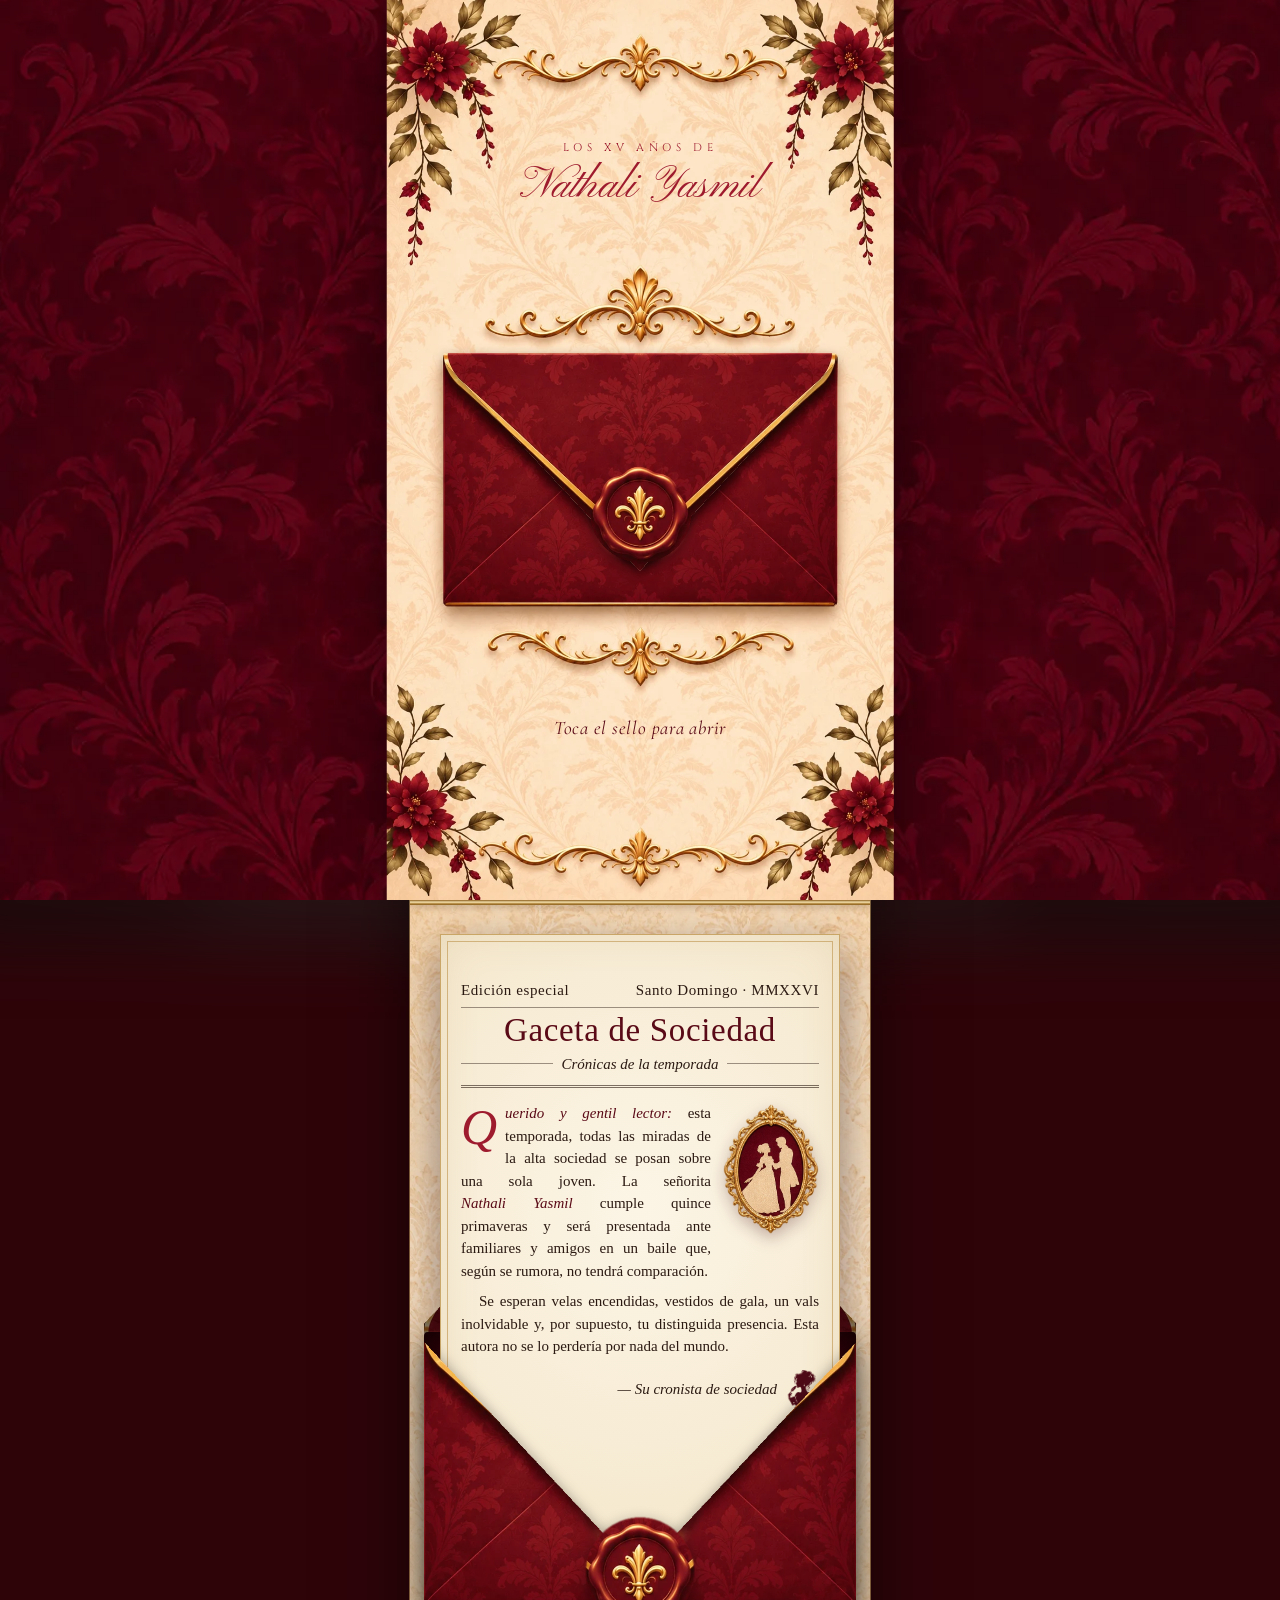
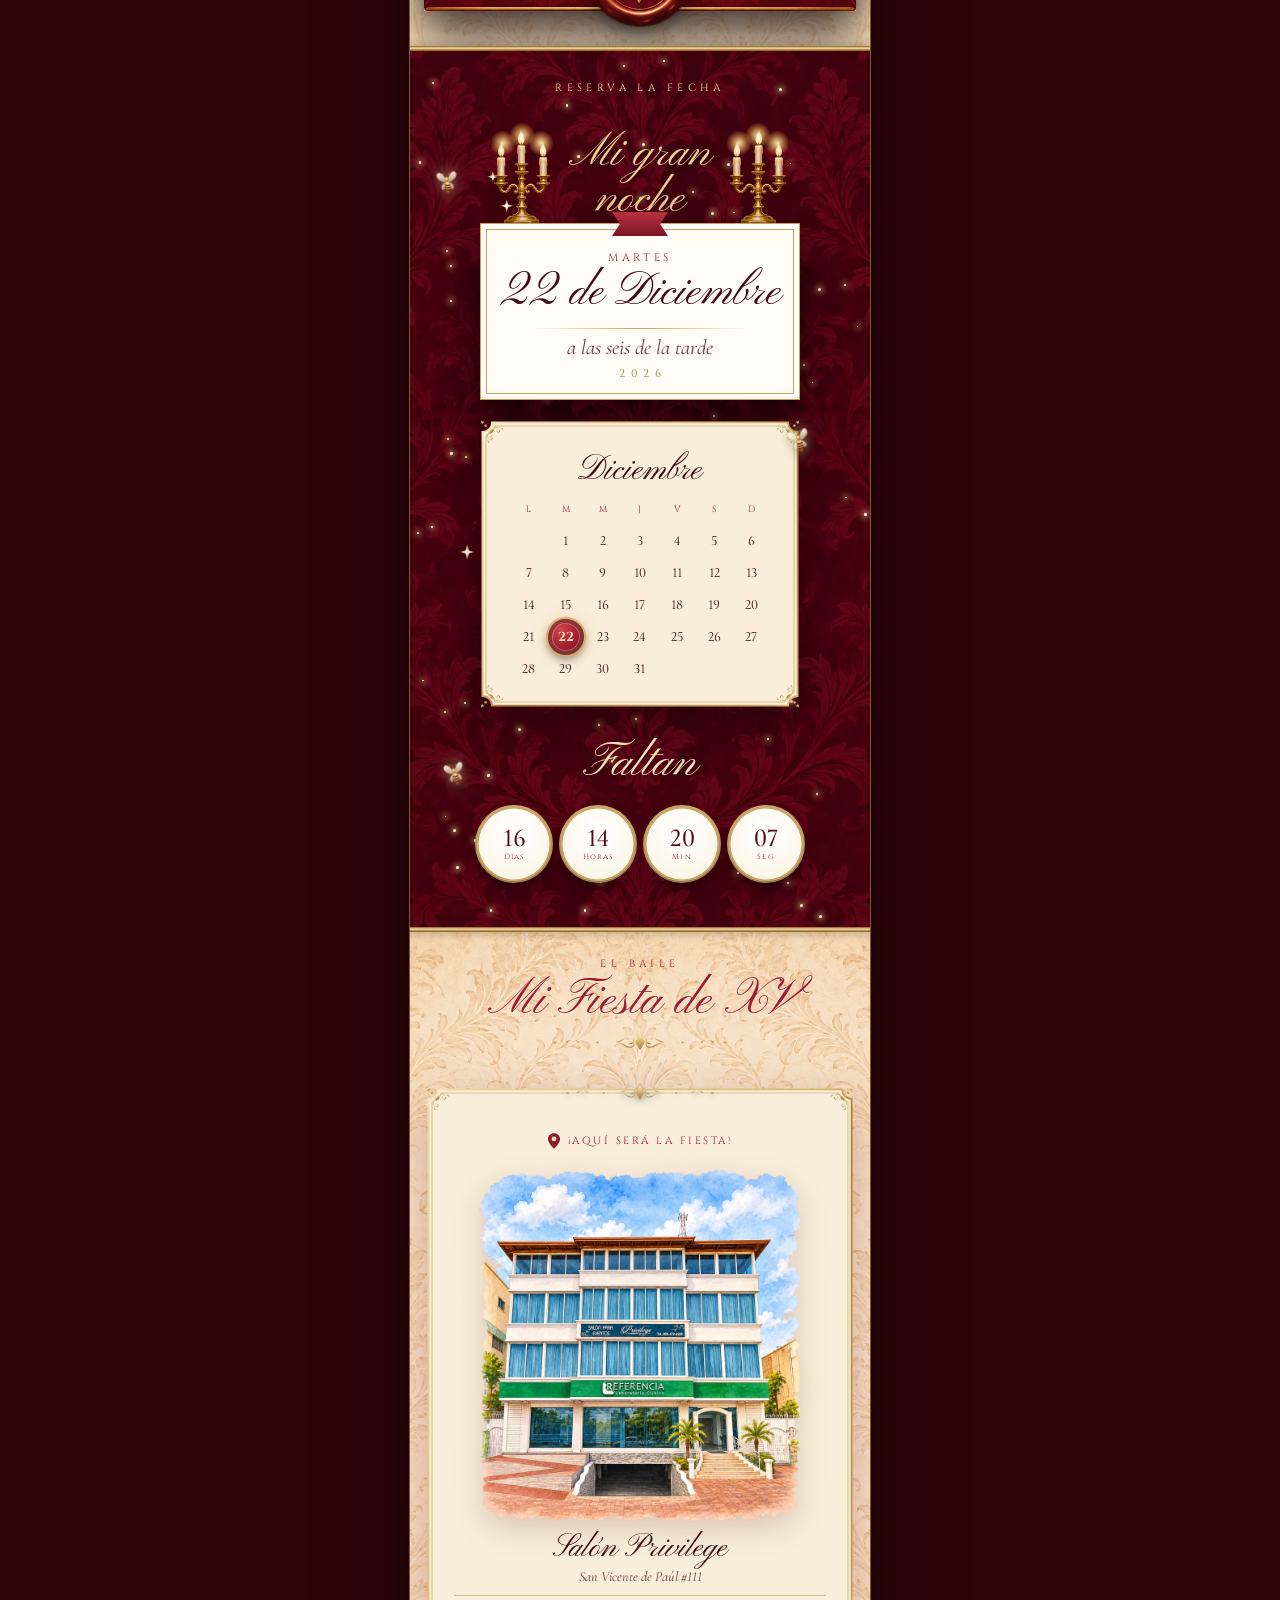
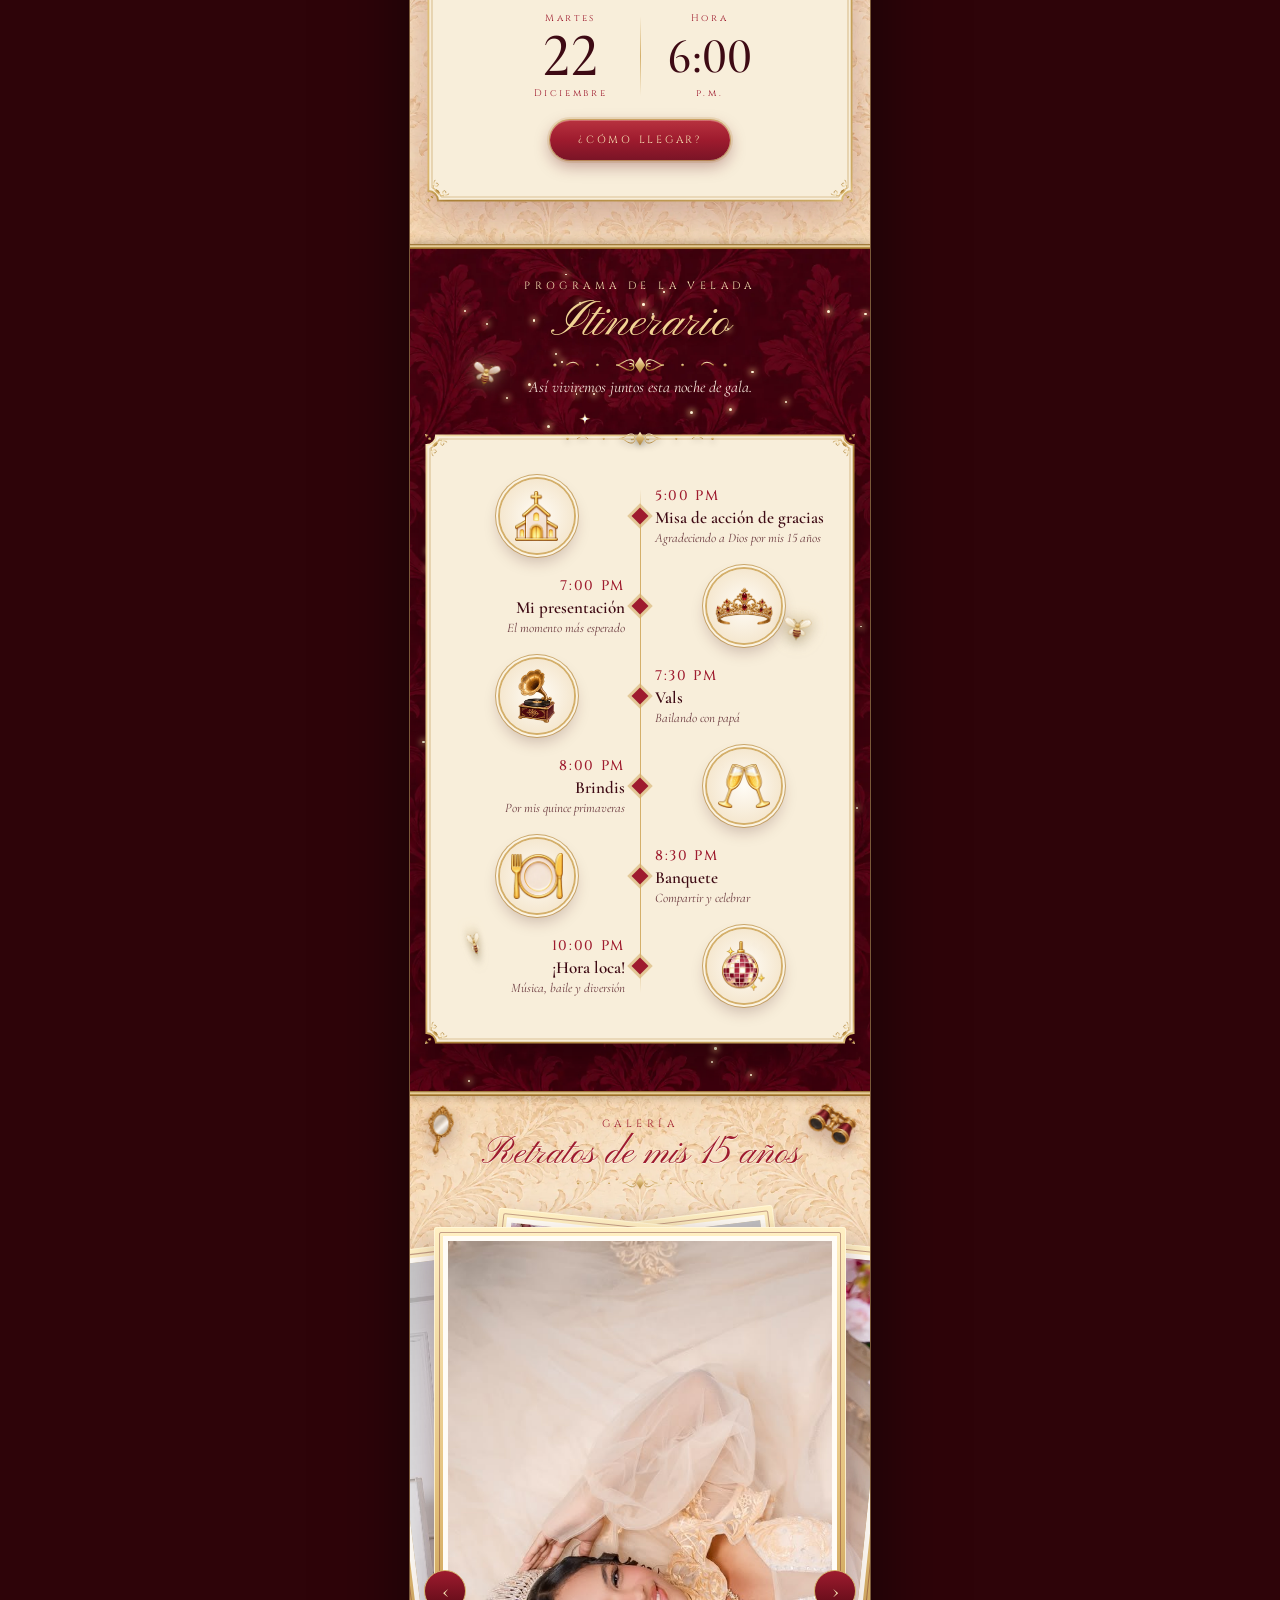
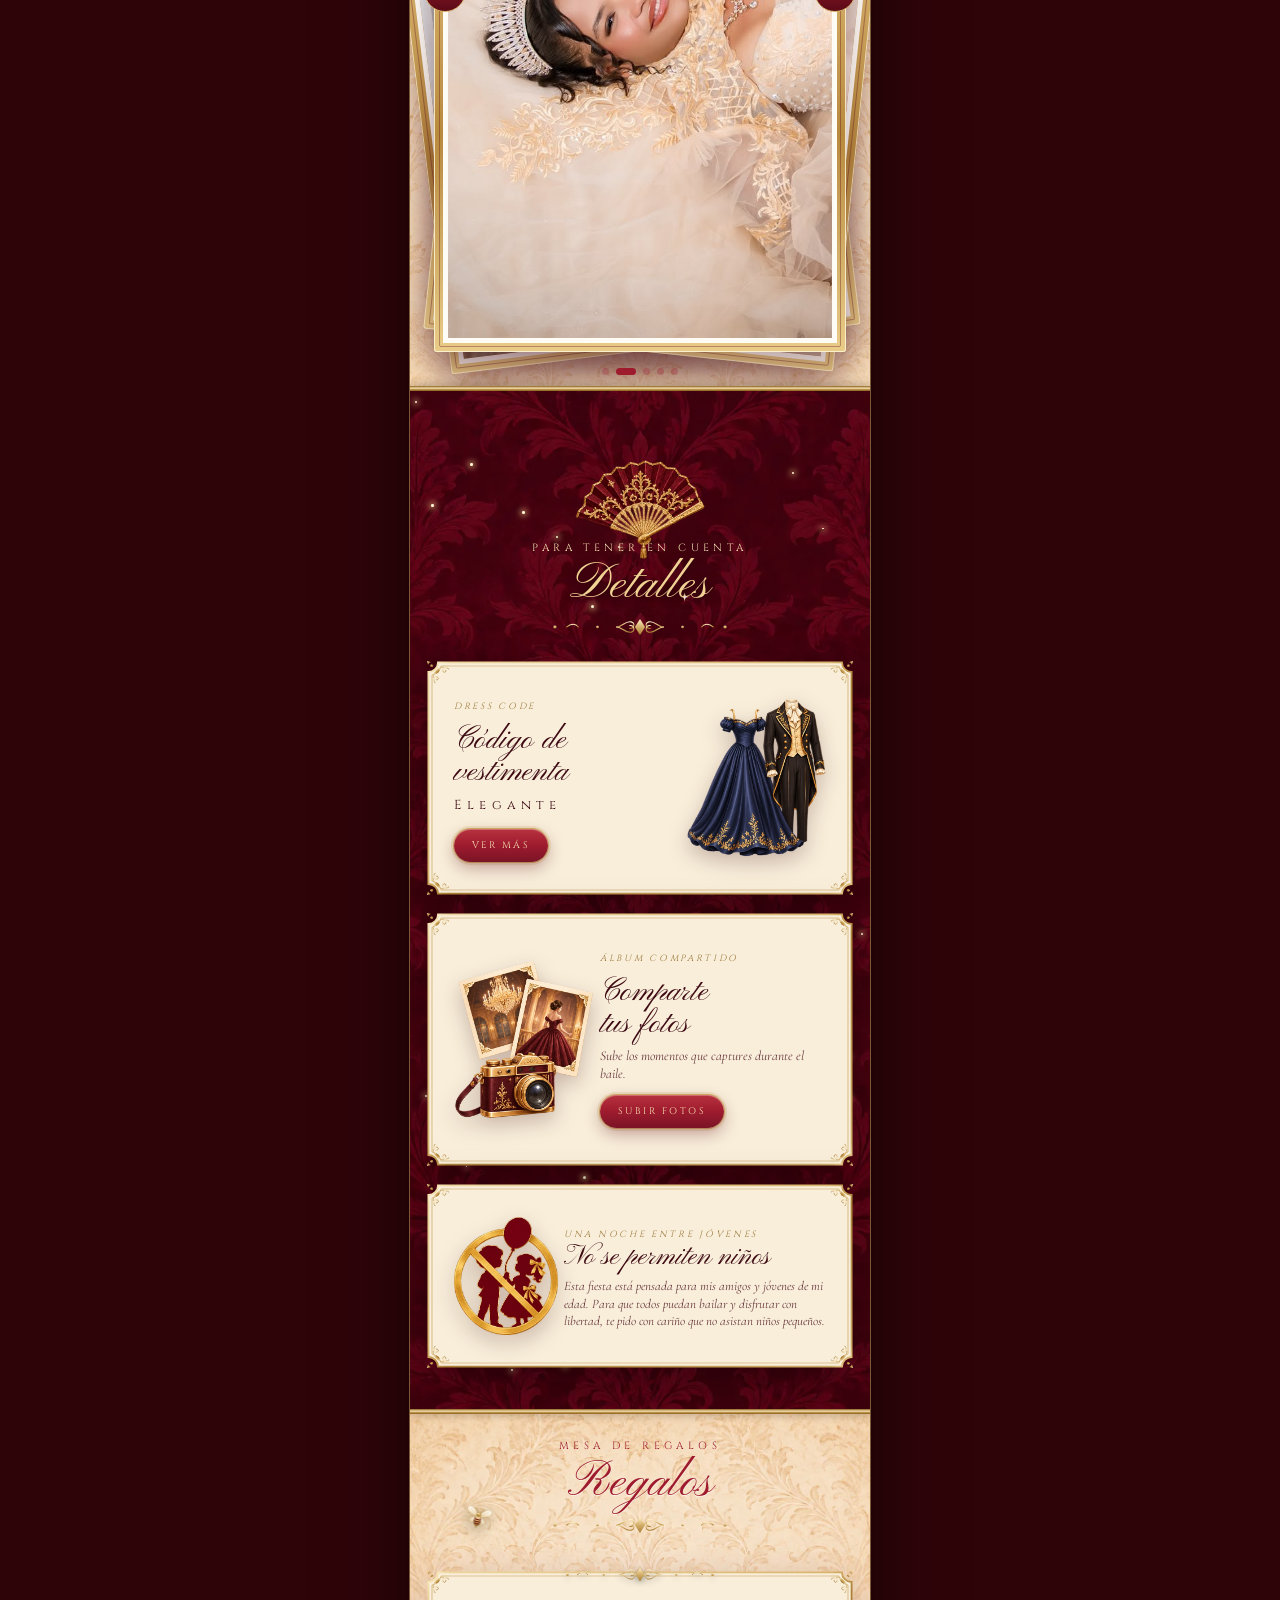
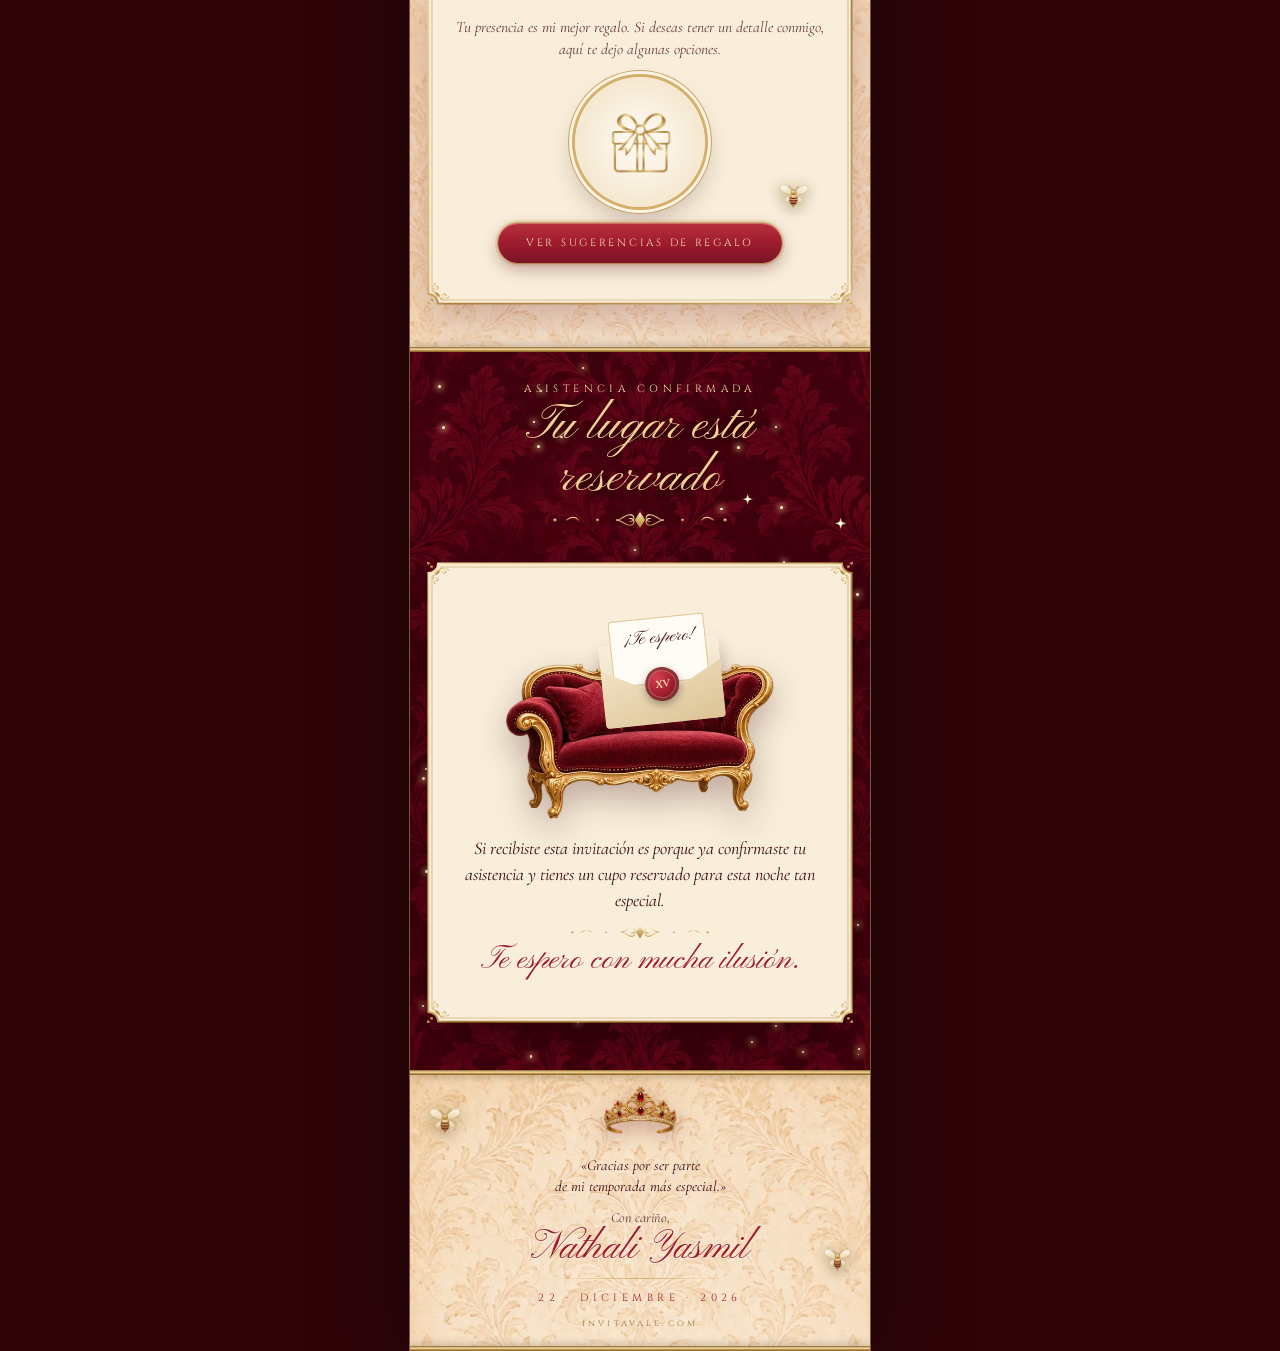
==== commit afb59964: "Add files via upload" ====
--- a/index.html
+++ b/index.html
@@ -26,7 +26,7 @@
     <link rel="preconnect" href="https://fonts.googleapis.com">
     <link rel="preconnect" href="https://fonts.gstatic.com" crossorigin>
     <link href="https://fonts.googleapis.com/css2?family=Pinyon+Script&family=Cinzel:wght@400;500;600&family=Cormorant+Garamond:ital,wght@0,400;0,500;0,600;0,700;1,400;1,500&family=IM+Fell+English:ital@0;1&family=IM+Fell+English+SC&display=swap" rel="stylesheet">
-    <link rel="stylesheet" href="bridgerton.css?v=10">
+    <link rel="stylesheet" href="bridgerton.css?v=12">
 </head>
 <body>
 <div class="page-bg" aria-hidden="true"></div>
@@ -273,18 +273,18 @@
         </div>
     </section>
 
-    <!-- 10. CONFIRMA TU ASISTENCIA -->
+    <!-- 10. ASISTENCIA CONFIRMADA (sin botón) -->
     <section class="rsvp pink bg-v" data-glitter="50">
-        <p class="kicker reveal">R.S.V.P.</p>
-        <h2 class="title reveal">Confirma tu<br>asistencia</h2>
+        <p class="kicker reveal">Asistencia confirmada</p>
+        <h2 class="title reveal">Tu lugar está<br>reservado</h2>
         <div class="marco rsvp-card reveal">
-        <p class="sub">Tu lugar en el salón ya te está esperando.</p>
         <div class="sala">
             <img class="sofa" src="elementos/sofa.webp" alt="">
-            <div class="env"><div class="b"></div><div class="carta">¡Ahí estaré!</div><div class="f"></div><div class="s">XV</div></div>
-        </div>
-        <p class="limit">Antes del 1 de diciembre</p>
-        <a class="btn btn-rose" data-link="confirmar" href="#" target="_blank" rel="noopener">Confirmar asistencia</a>
+            <div class="env"><div class="b"></div><div class="carta">¡Te espero!</div><div class="f"></div><div class="s">XV</div></div>
+        </div>
+        <p class="rsvp-msg">Si recibiste esta invitación es porque ya confirmaste tu asistencia y tienes un cupo reservado para esta noche tan especial.</p>
+        <span class="rsvp-linea" aria-hidden="true"></span>
+        <p class="rsvp-cierre">Te espero con mucha ilusión.</p>
         </div>
     </section>
 
--- a/bridgerton.css
+++ b/bridgerton.css
@@ -914,3 +914,32 @@
 .title.reveal{letter-spacing:.25em}
 /* nombre del pie en color sólido (en iPhone el degradado recortado puede desaparecer) */
 .foot .nm,.foot.bg-p .nm{background:none;-webkit-background-clip:border-box;background-clip:border-box;color:var(--carmesi);-webkit-text-fill-color:var(--carmesi);opacity:1;filter:none;text-shadow:0 1px 0 rgba(255,255,255,.6)}
+
+/* =========================================================
+   v11 · títulos siempre visibles en iPhone: sin texto recortado
+   con degradado (Safari a veces lo deja invisible con animaciones)
+   ========================================================= */
+.title,.pink .title,.pink>.title,.pink.bg-p>.title,.hero .name,.fecha .day,.fh b,.ie-para,.foot .nm{
+  background:none!important;-webkit-background-clip:border-box!important;background-clip:border-box!important;filter:none!important}
+.pink.bg-v>.title,.pink.bg-v .title{color:#F1D394;-webkit-text-fill-color:#F1D394;text-shadow:0 2px 8px rgba(0,0,0,.55)}
+.pink.bg-p>.title,.pink.bg-p .title{color:var(--carmesi);-webkit-text-fill-color:var(--carmesi);text-shadow:0 1px 0 rgba(255,255,255,.6)}
+.marco .title{color:var(--tinta);-webkit-text-fill-color:var(--tinta);text-shadow:none}
+.hero .name{color:#F4DDA0;-webkit-text-fill-color:#F4DDA0;text-shadow:0 3px 14px rgba(0,0,0,.7),0 1px 2px rgba(0,0,0,.5)}
+.fecha .day,.fh b{color:var(--rojo);-webkit-text-fill-color:var(--rojo)}
+.ie-para{color:var(--carmesi);-webkit-text-fill-color:var(--carmesi)}
+/* los títulos entran sin desenfoque */
+.title.reveal{filter:none!important;letter-spacing:.08em}
+.title.reveal.is-visible{letter-spacing:normal}
+/* portada: nombre y texto más arriba */
+.hero-text{bottom:calc(110px + env(safe-area-inset-bottom,0px))}
+@media (max-height:700px){.hero-text{bottom:calc(70px + env(safe-area-inset-bottom,0px))}}
+/* velo suave detrás del texto de portada para que se lea sobre el vestido */
+.hero-text::before{content:"";position:absolute;left:-10%;right:-10%;top:-22%;bottom:-26%;z-index:-1;pointer-events:none;
+  background:radial-gradient(60% 55% at 50% 50%,rgba(30,4,8,.55),rgba(30,4,8,.28) 55%,transparent 80%)}
+.hero .k,.hero .dline,.hero .frase{color:#FFF1D6}
+/* v12 · asistencia confirmada, sin botón */
+.rsvp-card{padding-top:26px;padding-bottom:22px}
+.rsvp-card .sala{margin-top:30px}
+.rsvp-msg{font-style:italic;font-size:18px;line-height:1.45;color:var(--tinta)!important;margin:14px 10px 0;text-align:center}
+.rsvp-linea{display:block;width:140px;height:18px;margin:10px auto 2px;background:url('elementos/adorno.svg') center/contain no-repeat}
+.rsvp-cierre{font-family:var(--script);font-size:32px;line-height:1.1;color:var(--carmesi)!important;text-align:center}
